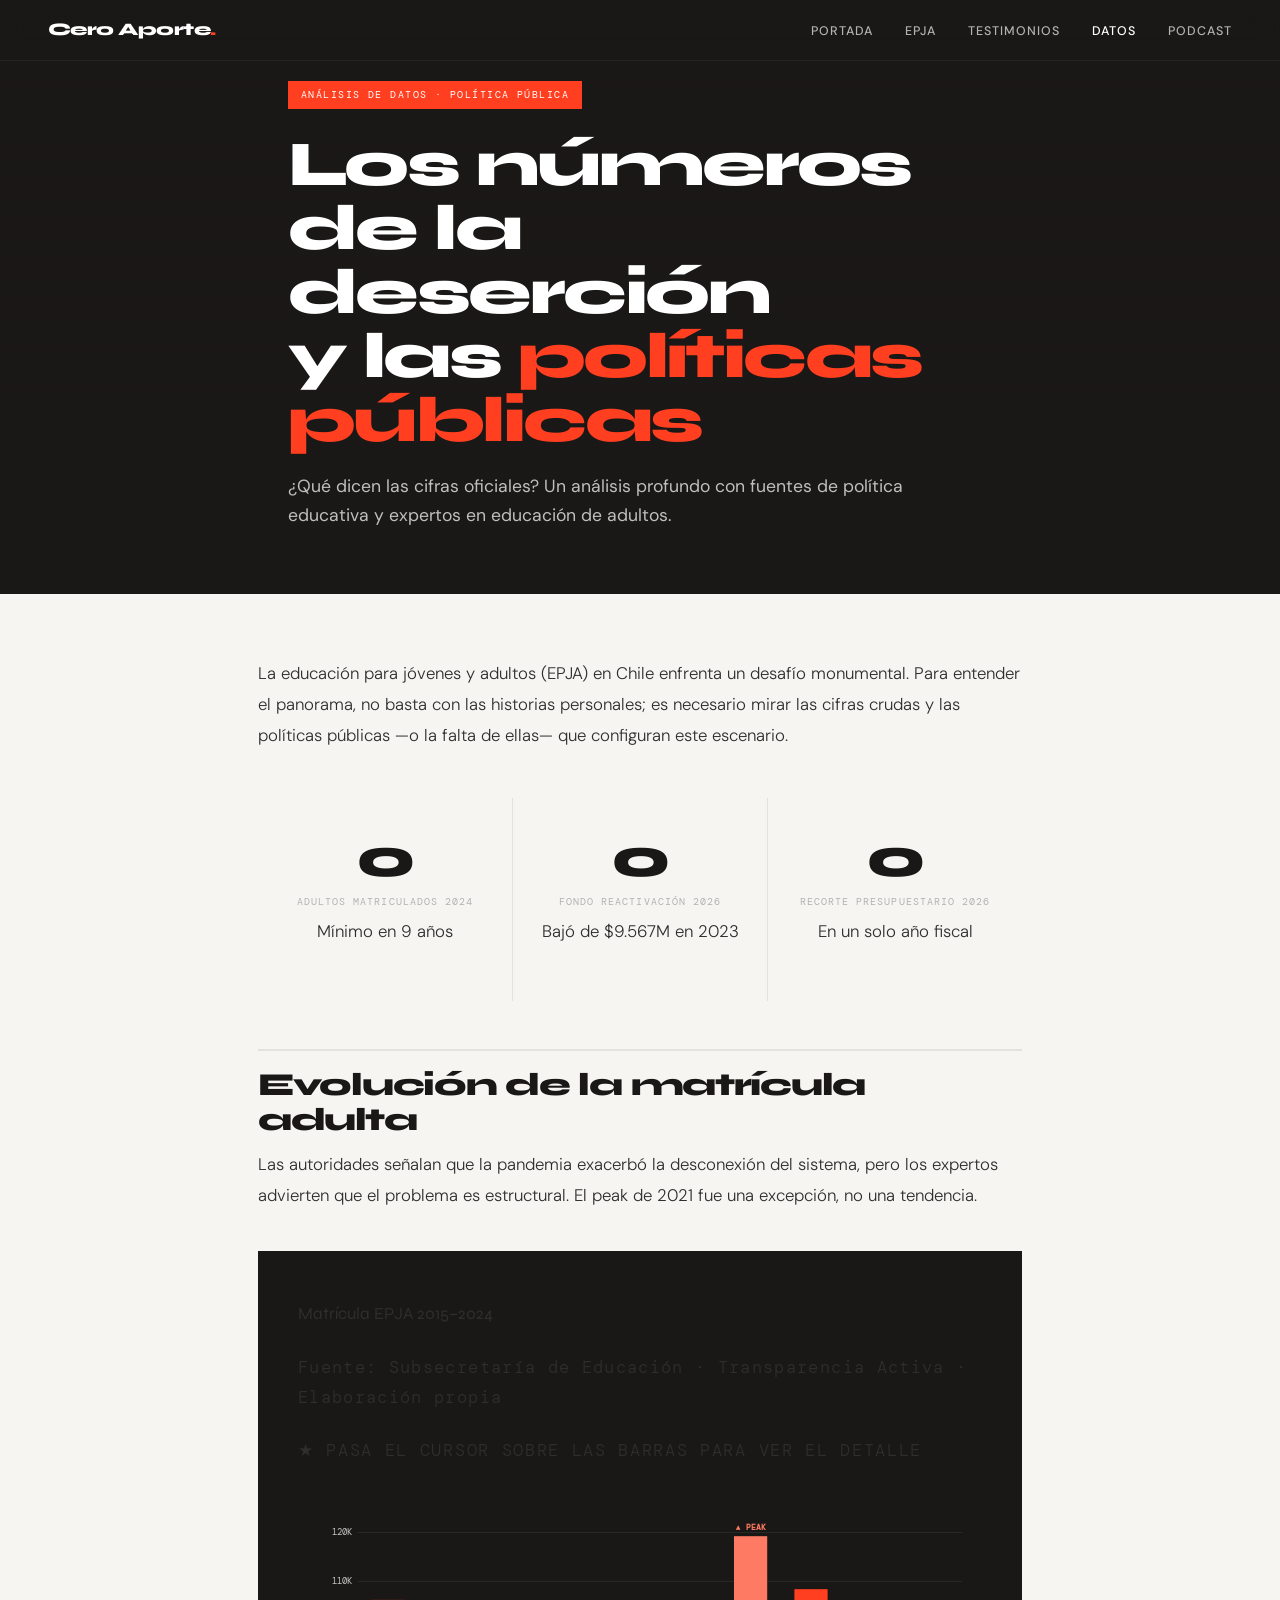
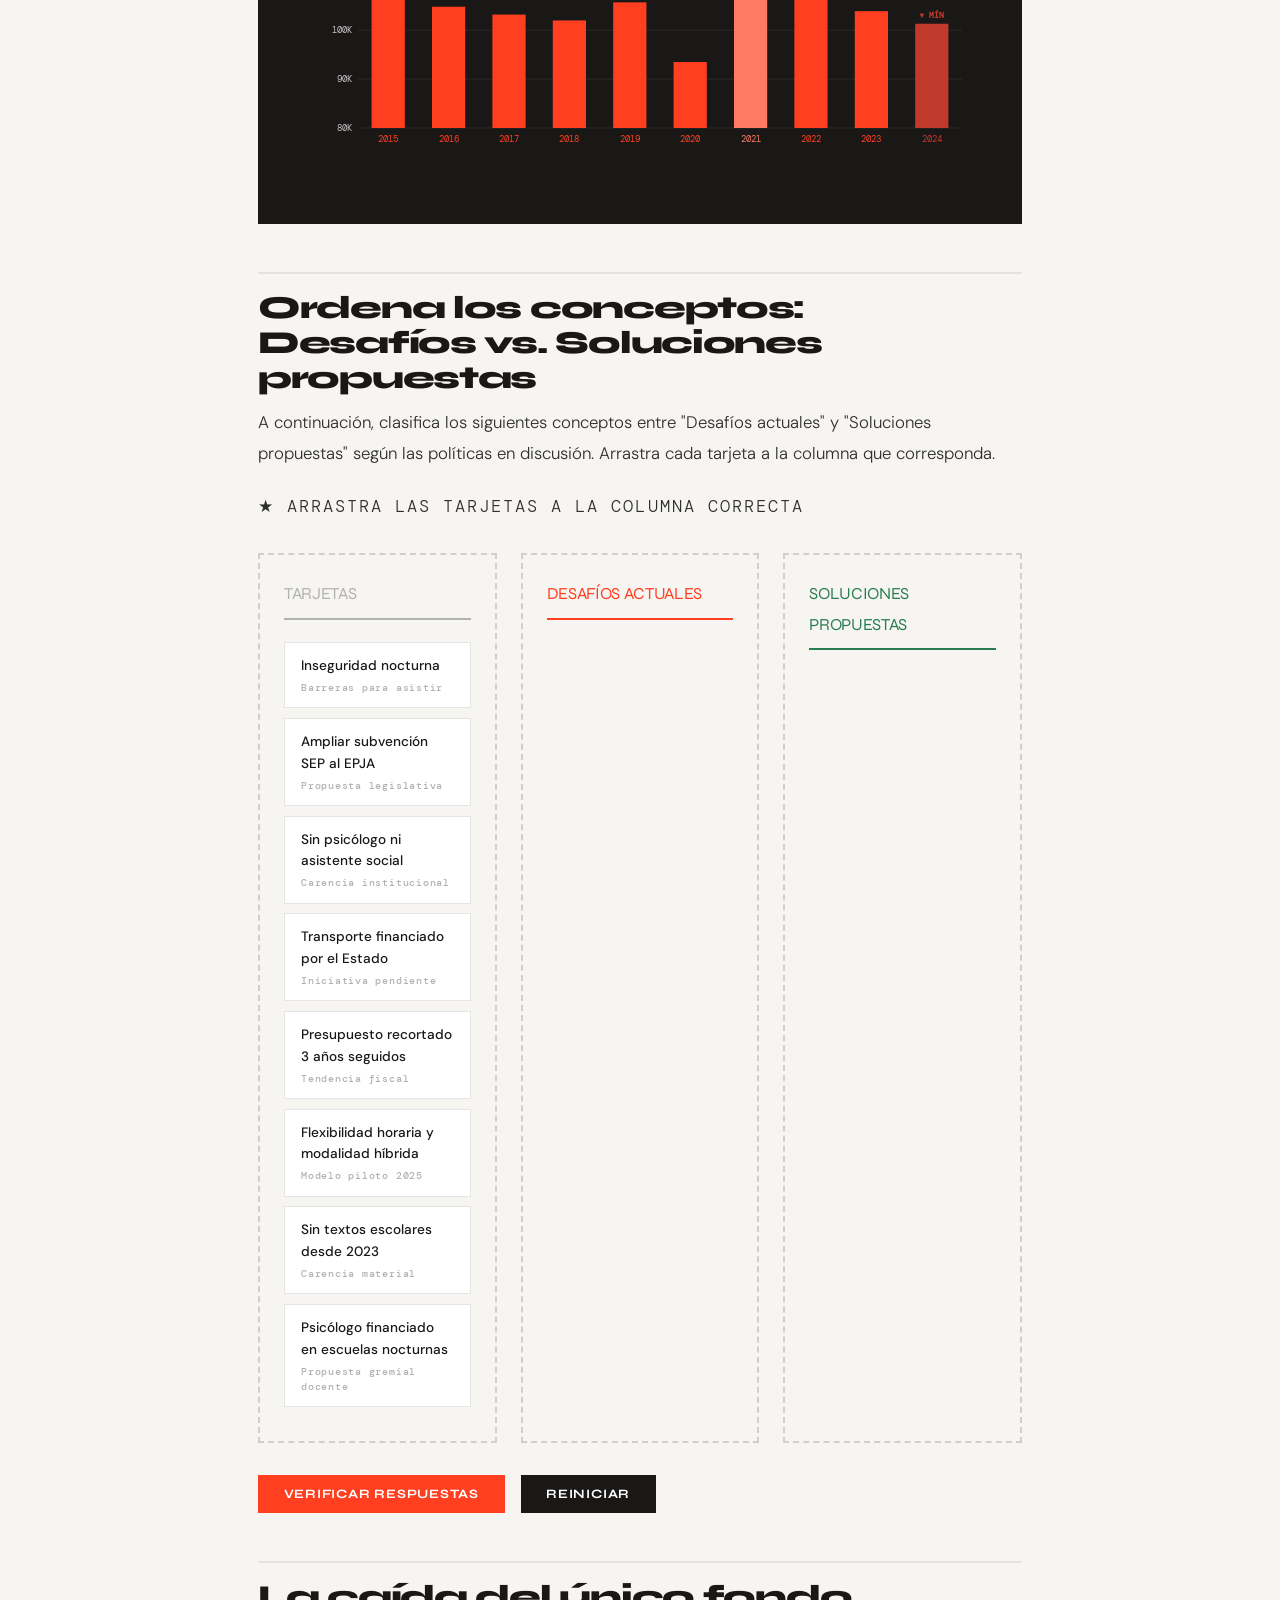
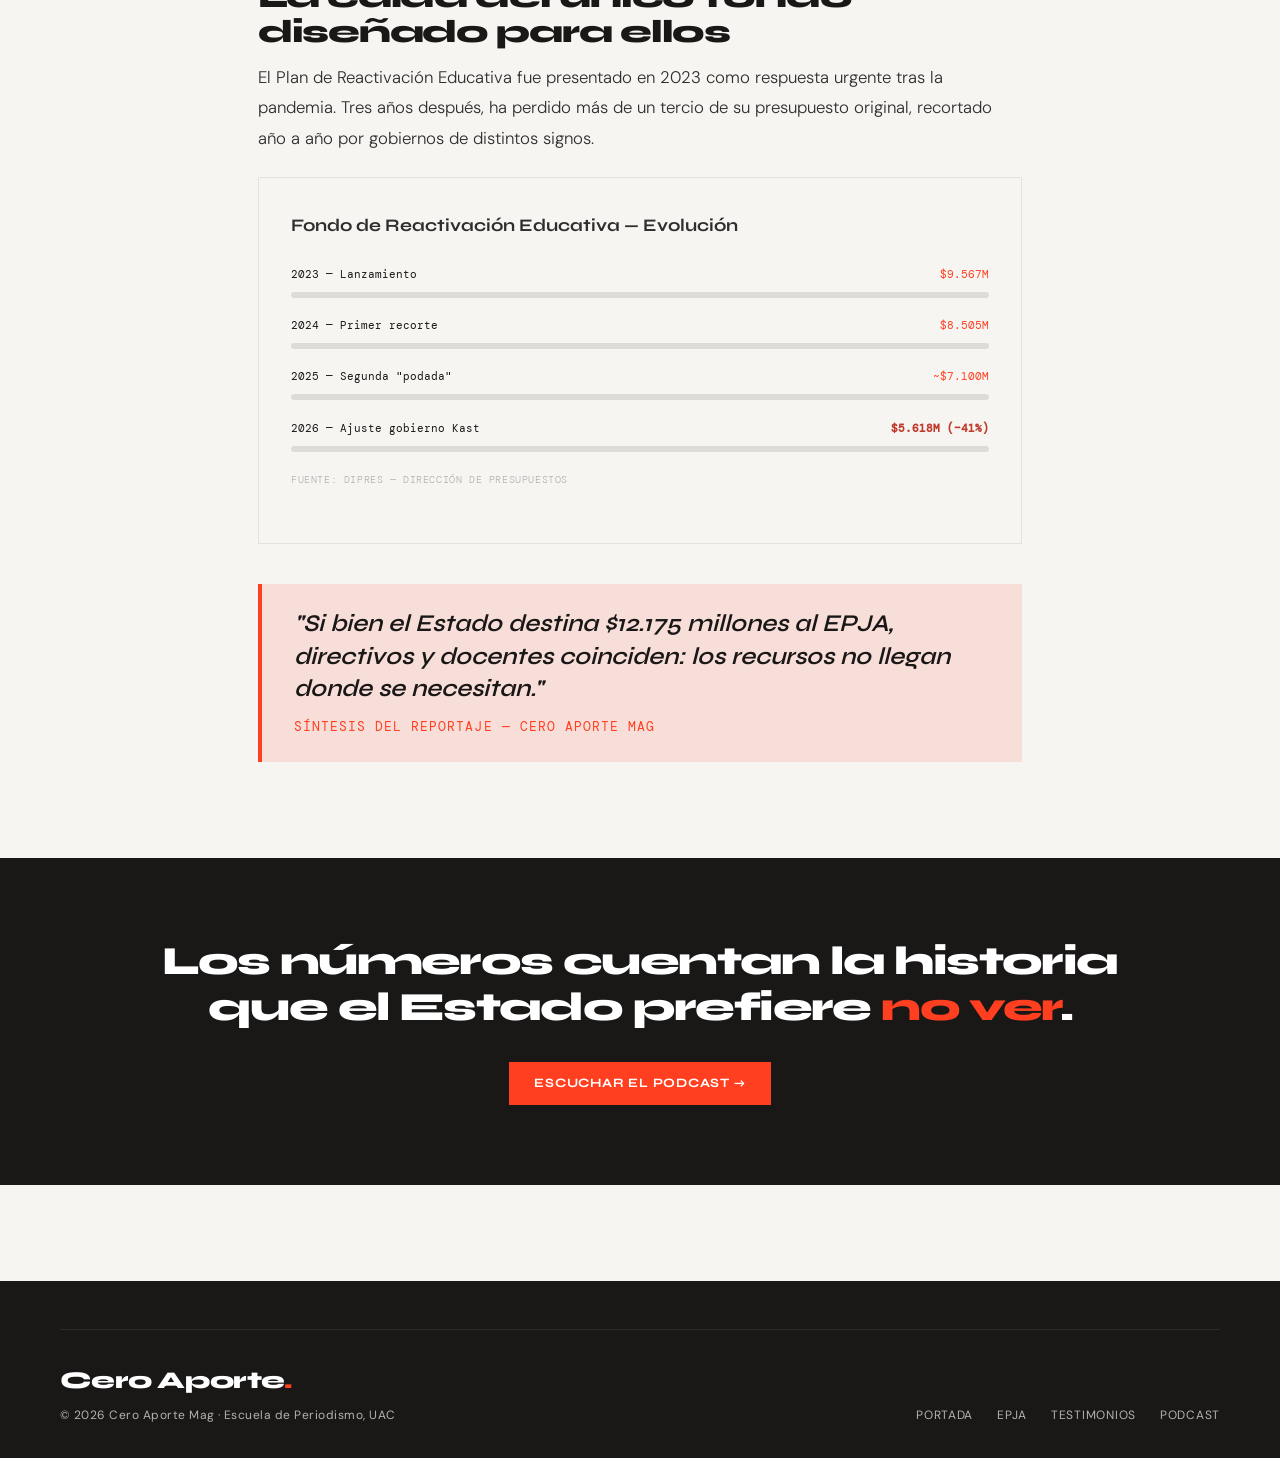
==== datos (1).html @ 72c90090 "Add files via upload" ====
<!DOCTYPE html>
<html lang="es">
<head>
  <meta charset="UTF-8" />
  <meta name="viewport" content="width=device-width, initial-scale=1.0" />
  <title>Datos — Cero Aporte Mag</title>
  <link rel="stylesheet" href="style.css" />
  <style>
    /* ---- HERO ---- */
    .rep-hero {
      min-height: 60vh;
      background: var(--black);
      display: flex;
      align-items: flex-end;
      padding-bottom: 4rem;
      padding-top: 5rem;
      position: relative;
      overflow: hidden;
    }
    .rep-hero-bg {
      position: absolute; inset: 0;
      background:
        linear-gradient(to bottom, rgba(26,24,23,0.55) 0%, rgba(26,24,23,0.97) 70%),
        url('https://i.imgur.com/JNuo0U7.jpeg') center/cover no-repeat;
    }
    .rep-hero-inner { position: relative; z-index: 2; max-width: 800px; }
    .rep-hero-category {
      display: inline-flex;
      background: var(--red);
      color: var(--white);
      font-family: var(--font-mono);
      font-size: 0.65rem;
      letter-spacing: 0.14em;
      text-transform: uppercase;
      padding: 0.35rem 0.8rem;
      margin-bottom: 1.5rem;
    }
    .rep-hero-title {
      font-family: var(--font-display);
      font-size: clamp(2rem, 5.5vw, 4rem);
      font-weight: 800;
      letter-spacing: -0.04em;
      line-height: 1.0;
      color: var(--white);
      margin-bottom: 1.2rem;
    }
    .rep-hero-title em { color: var(--red); font-style: normal; }
    .rep-hero-deck {
      font-size: clamp(0.95rem, 1.5vw, 1.1rem);
      color: rgba(255,255,255,0.72);
      line-height: 1.65;
      max-width: 58ch;
    }

    /* ---- LAYOUT ---- */
    .article-wrap {
      max-width: 860px;
      margin: 0 auto;
      padding: 4rem clamp(1.5rem, 5vw, 3rem) 0;
    }
    .article-wrap p {
      font-size: 1.05rem;
      line-height: 1.82;
      color: #2e2e2e;
      margin-bottom: 1.4rem;
      font-weight: 300;
    }
    .article-wrap h2 {
      font-family: var(--font-display);
      font-size: clamp(1.4rem, 3vw, 2rem);
      font-weight: 800;
      letter-spacing: -0.04em;
      line-height: 1.1;
      color: var(--black);
      margin: 3rem 0 0.75rem;
      padding-top: 1rem;
      border-top: 2px solid rgba(0,0,0,0.08);
    }
    .article-wrap h3 {
      font-family: var(--font-display);
      font-size: 1.1rem;
      font-weight: 700;
      color: var(--black);
      margin: 2rem 0 0.5rem;
    }

    /* ---- GRÁFICO INTERACTIVO ---- */
    .chart-section {
      background: var(--black);
      padding: 3rem 2.5rem;
      margin: 2.5rem 0;
    }
    .chart-title {
      font-family: var(--font-display);
      font-size: 1.2rem;
      font-weight: 700;
      color: var(--white);
      margin-bottom: 0.3rem;
    }
    .chart-subtitle {
      font-family: var(--font-mono);
      font-size: 0.65rem;
      letter-spacing: 0.08em;
      color: var(--greige);
      margin-bottom: 0.5rem;
    }
    /* Tooltip del gráfico */
    .chart-tooltip-hint {
      font-family: var(--font-mono);
      font-size: 0.62rem;
      letter-spacing: 0.1em;
      text-transform: uppercase;
      color: var(--red);
      margin-bottom: 2rem;
    }
    /* Canvas wrapper */
    .canvas-wrap {
      position: relative;
    }
    canvas#matriculaChart {
      width: 100% !important;
      cursor: crosshair;
    }
    .chart-tooltip {
      position: absolute;
      background: var(--white);
      color: var(--black);
      padding: 0.6rem 0.9rem;
      font-family: var(--font-mono);
      font-size: 0.7rem;
      letter-spacing: 0.06em;
      pointer-events: none;
      display: none;
      box-shadow: 0 4px 16px rgba(0,0,0,0.2);
      z-index: 10;
      white-space: nowrap;
    }

    /* ---- CARD SORTING ---- */
    .sorting-intro {
      font-family: var(--font-mono);
      font-size: 0.65rem;
      letter-spacing: 0.12em;
      text-transform: uppercase;
      color: var(--red);
      margin-bottom: 1.5rem;
    }
    .sorting-layout {
      display: grid;
      grid-template-columns: 1fr 1fr;
      gap: 1.5rem;
      margin: 2rem 0;
    }
    .sorting-col {
      border: 2px dashed rgba(0,0,0,0.15);
      padding: 1.5rem;
      min-height: 200px;
      transition: border-color 0.2s, background 0.2s;
    }
    .sorting-col.drag-over {
      border-color: var(--red);
      background: var(--red-dim);
    }
    .sorting-col-title {
      font-family: var(--font-display);
      font-size: 0.85rem;
      font-weight: 800;
      letter-spacing: -0.02em;
      text-transform: uppercase;
      margin-bottom: 1rem;
      padding-bottom: 0.5rem;
      border-bottom: 2px solid currentColor;
    }
    .col-desafios .sorting-col-title { color: var(--red); border-color: var(--red); }
    .col-soluciones .sorting-col-title { color: #2a7d4f; border-color: #2a7d4f; }
    .col-banco .sorting-col-title { color: var(--greige); border-color: var(--greige); }

    .sorting-card {
      background: var(--white);
      border: 1px solid rgba(0,0,0,0.1);
      padding: 0.75rem 1rem;
      margin-bottom: 0.6rem;
      font-size: 0.85rem;
      font-weight: 500;
      color: var(--black);
      cursor: grab;
      transition: box-shadow 0.2s, transform 0.2s;
      user-select: none;
    }
    .sorting-card:active { cursor: grabbing; }
    .sorting-card:hover {
      box-shadow: 0 4px 12px rgba(0,0,0,0.1);
      transform: translateY(-1px);
    }
    .sorting-card.dragging {
      opacity: 0.4;
      transform: scale(0.97);
    }
    .sorting-card-hint {
      font-family: var(--font-mono);
      font-size: 0.6rem;
      letter-spacing: 0.08em;
      color: var(--greige);
      display: block;
      margin-top: 0.2rem;
    }
    .sorting-result {
      margin-top: 1rem;
      padding: 1rem;
      font-family: var(--font-mono);
      font-size: 0.72rem;
      letter-spacing: 0.06em;
      display: none;
    }
    .sorting-result.correct { background: rgba(42,125,79,0.1); color: #2a7d4f; }
    .sorting-result.wrong   { background: var(--red-dim); color: var(--red); }
    .sorting-result.show    { display: block; }

    .sorting-actions {
      display: flex;
      gap: 1rem;
      margin-top: 1.5rem;
      flex-wrap: wrap;
    }

    /* ---- BANCO DE TARJETAS (TRES COLUMNAS) ---- */
    .sorting-three {
      grid-template-columns: 1fr 1fr 1fr;
    }

    /* ---- STAT CARDS DATOS ---- */
    .data-stats {
      display: grid;
      grid-template-columns: repeat(3, 1fr);
      gap: 1px;
      background: rgba(0,0,0,0.08);
      margin: 3rem 0;
    }
    .data-stat {
      background: var(--cream);
      padding: 2rem 1.5rem;
      text-align: center;
    }
    .data-stat-num {
      font-family: var(--font-display);
      font-size: clamp(2rem, 5vw, 3.5rem);
      font-weight: 800;
      letter-spacing: -0.05em;
      color: var(--black);
      line-height: 1;
      display: block;
    }
    .data-stat-label {
      font-family: var(--font-mono);
      font-size: 0.65rem;
      letter-spacing: 0.1em;
      text-transform: uppercase;
      color: var(--greige);
      margin-top: 0.5rem;
      display: block;
      line-height: 1.5;
    }
    .data-stat-context {
      font-size: 0.75rem;
      color:  rgba(255,255,255,0.45);
      margin-top: 0.4rem;
    }

    /* ---- CIERRE ---- */
    .closing-strip {
      background: var(--black);
      padding: 5rem clamp(1.5rem, 5vw, 3rem);
      text-align: center;
      margin-top: 6rem;
    }
    .closing-strip p {
      font-family: var(--font-display);
      font-size: clamp(1.4rem, 3.5vw, 2.5rem);
      font-weight: 800;
      letter-spacing: -0.04em;
      line-height: 1.15;
      color: var(--white);
      max-width: 24ch;
      margin: 0 auto 2rem;
    }
    .closing-strip p em { color: var(--red); font-style: normal; }

    @media (max-width: 720px) {
      .sorting-layout { grid-template-columns: 1fr; }
      .sorting-three  { grid-template-columns: 1fr; }
      .data-stats { grid-template-columns: 1fr; }
    }
  </style>
</head>
<body>

<!-- NAV -->
<nav class="nav">
  <a href="index.html" class="nav-logo">Cero Aporte<span>.</span></a>
  <ul class="nav-links">
    <li><a href="index.html">Portada</a></li>
    <li><a href="reportaje-epja.html">EPJA</a></li>
    <li><a href="testimonios.html">Testimonios</a></li>
    <li><a href="datos.html" style="color:var(--white);">Datos</a></li>
    <li><a href="podcast.html">Podcast</a></li>
  </ul>
</nav>

<!-- HERO -->
<section class="rep-hero">
  <div class="rep-hero-bg"></div>
  <div class="rep-hero-inner container">
    <span class="rep-hero-category">Análisis de datos · Política pública</span>
    <h1 class="rep-hero-title">Los números de la deserción<br>y las <em>políticas públicas</em></h1>
    <p class="rep-hero-deck">¿Qué dicen las cifras oficiales? Un análisis profundo con fuentes de política educativa y expertos en educación de adultos.</p>
  </div>
</section>

<!-- CUERPO -->
<main class="article-wrap">

  <p class="reveal">La educación para jóvenes y adultos (EPJA) en Chile enfrenta un desafío monumental. Para entender el panorama, no basta con las historias personales; es necesario mirar las cifras crudas y las políticas públicas —o la falta de ellas— que configuran este escenario.</p>

  <!-- STATS -->
  <div class="data-stats reveal">
    <div class="data-stat">
      <span class="data-stat-num" data-count="101325" data-suffix="">0</span>
      <span class="data-stat-label">Adultos matriculados 2024</span>
      <p class="data-stat-context">Mínimo en 9 años</p>
    </div>
    <div class="data-stat">
      <span class="data-stat-num" data-count="5618" data-suffix="M">0</span>
      <span class="data-stat-label">Fondo reactivación 2026</span>
      <p class="data-stat-context">Bajó de $9.567M en 2023</p>
    </div>
    <div class="data-stat">
      <span class="data-stat-num" data-count="30" data-suffix="%">0</span>
      <span class="data-stat-label">Recorte presupuestario 2026</span>
      <p class="data-stat-context">En un solo año fiscal</p>
    </div>
  </div>

  <!-- GRÁFICO INTERACTIVO -->
  <h2 class="reveal">Evolución de la matrícula adulta</h2>
  <p class="reveal">Las autoridades señalan que la pandemia exacerbó la desconexión del sistema, pero los expertos advierten que el problema es estructural. El peak de 2021 fue una excepción, no una tendencia.</p>

  <div class="chart-section reveal">
    <p class="chart-title">Matrícula EPJA 2015–2024</p>
    <p class="chart-subtitle">Fuente: Subsecretaría de Educación · Transparencia Activa · Elaboración propia</p>
    <p class="chart-tooltip-hint">★ Pasa el cursor sobre las barras para ver el detalle</p>
    <div class="canvas-wrap">
      <canvas id="matriculaChart" height="280"></canvas>
      <div class="chart-tooltip" id="chartTooltip"></div>
    </div>
  </div>

  <!-- CARD SORTING -->
  <h2 class="reveal">Ordena los conceptos: Desafíos vs. Soluciones propuestas</h2>
  <p class="reveal">A continuación, clasifica los siguientes conceptos entre "Desafíos actuales" y "Soluciones propuestas" según las políticas en discusión. Arrastra cada tarjeta a la columna que corresponda.</p>

  <div class="reveal">
    <p class="sorting-intro">★ Arrastra las tarjetas a la columna correcta</p>

    <div class="sorting-layout sorting-three">
      <!-- BANCO -->
      <div class="sorting-col col-banco" id="banco" ondragover="allowDrop(event)" ondrop="drop(event, 'banco')">
        <p class="sorting-col-title">Tarjetas</p>
        <div class="sorting-card" draggable="true" ondragstart="drag(event)" id="c1" data-answer="desafio">
          Inseguridad nocturna
          <span class="sorting-card-hint">Barreras para asistir</span>
        </div>
        <div class="sorting-card" draggable="true" ondragstart="drag(event)" id="c2" data-answer="solucion">
          Ampliar subvención SEP al EPJA
          <span class="sorting-card-hint">Propuesta legislativa</span>
        </div>
        <div class="sorting-card" draggable="true" ondragstart="drag(event)" id="c3" data-answer="desafio">
          Sin psicólogo ni asistente social
          <span class="sorting-card-hint">Carencia institucional</span>
        </div>
        <div class="sorting-card" draggable="true" ondragstart="drag(event)" id="c4" data-answer="solucion">
          Transporte financiado por el Estado
          <span class="sorting-card-hint">Iniciativa pendiente</span>
        </div>
        <div class="sorting-card" draggable="true" ondragstart="drag(event)" id="c5" data-answer="desafio">
          Presupuesto recortado 3 años seguidos
          <span class="sorting-card-hint">Tendencia fiscal</span>
        </div>
        <div class="sorting-card" draggable="true" ondragstart="drag(event)" id="c6" data-answer="solucion">
          Flexibilidad horaria y modalidad híbrida
          <span class="sorting-card-hint">Modelo piloto 2025</span>
        </div>
        <div class="sorting-card" draggable="true" ondragstart="drag(event)" id="c7" data-answer="desafio">
          Sin textos escolares desde 2023
          <span class="sorting-card-hint">Carencia material</span>
        </div>
        <div class="sorting-card" draggable="true" ondragstart="drag(event)" id="c8" data-answer="solucion">
          Psicólogo financiado en escuelas nocturnas
          <span class="sorting-card-hint">Propuesta gremial docente</span>
        </div>
      </div>

      <!-- DESAFÍOS -->
      <div class="sorting-col col-desafios" id="desafio" ondragover="allowDrop(event)" ondrop="drop(event, 'desafio')">
        <p class="sorting-col-title">Desafíos actuales</p>
      </div>

      <!-- SOLUCIONES -->
      <div class="sorting-col col-soluciones" id="solucion" ondragover="allowDrop(event)" ondrop="drop(event, 'solucion')">
        <p class="sorting-col-title">Soluciones propuestas</p>
      </div>
    </div>

    <div class="sorting-actions">
      <button class="btn btn-red" onclick="verificarSorting()">Verificar respuestas</button>
      <button class="btn btn-dark" onclick="resetSorting()">Reiniciar</button>
    </div>
    <div class="sorting-result" id="sortingResult"></div>
  </div>

  <!-- PRESUPUESTO -->
  <h2 class="reveal">La caída del único fondo diseñado para ellos</h2>
  <p class="reveal">El Plan de Reactivación Educativa fue presentado en 2023 como respuesta urgente tras la pandemia. Tres años después, ha perdido más de un tercio de su presupuesto original, recortado año a año por gobiernos de distintos signos.</p>

  <div class="reveal">
    <div style="background:var(--cream);border:1px solid rgba(0,0,0,0.08);padding:2rem;margin:1.5rem 0;">
      <p style="font-family:var(--font-display);font-size:1.1rem;font-weight:700;margin-bottom:1.5rem;">Fondo de Reactivación Educativa — Evolución</p>
      <div style="margin-bottom:1.2rem;">
        <div style="display:flex;justify-content:space-between;font-family:var(--font-mono);font-size:0.7rem;margin-bottom:0.4rem;"><span>2023 — Lanzamiento</span><span style="color:var(--red);">$9.567M</span></div>
        <div class="progress-bar"><div class="progress-fill" data-width="100%"></div></div>
      </div>
      <div style="margin-bottom:1.2rem;">
        <div style="display:flex;justify-content:space-between;font-family:var(--font-mono);font-size:0.7rem;margin-bottom:0.4rem;"><span>2024 — Primer recorte</span><span style="color:var(--red);">$8.505M</span></div>
        <div class="progress-bar"><div class="progress-fill" data-width="89%"></div></div>
      </div>
      <div style="margin-bottom:1.2rem;">
        <div style="display:flex;justify-content:space-between;font-family:var(--font-mono);font-size:0.7rem;margin-bottom:0.4rem;"><span>2025 — Segunda "podada"</span><span style="color:var(--red);">~$7.100M</span></div>
        <div class="progress-bar"><div class="progress-fill" data-width="74%"></div></div>
      </div>
      <div>
        <div style="display:flex;justify-content:space-between;font-family:var(--font-mono);font-size:0.7rem;margin-bottom:0.4rem;"><span>2026 — Ajuste gobierno Kast</span><span style="color:#c0392b;font-weight:700;">$5.618M (−41%)</span></div>
        <div class="progress-bar"><div class="progress-fill" data-width="59%" style="background:#c0392b;"></div></div>
      </div>
      <p style="font-family:var(--font-mono);font-size:0.62rem;color:var(--greige);margin-top:1.2rem;letter-spacing:0.06em;text-transform:uppercase;">Fuente: DIPRES — Dirección de Presupuestos</p>
    </div>
  </div>

  <div class="pull-quote reveal">
    <blockquote>"Si bien el Estado destina $12.175 millones al EPJA, directivos y docentes coinciden: los recursos no llegan donde se necesitan."</blockquote>
    <cite>Síntesis del reportaje — Cero Aporte Mag</cite>
  </div>

</main>

<!-- CIERRE -->
<div class="closing-strip">
  <p>Los números cuentan la historia que el Estado prefiere <em>no ver</em>.</p>
  <a href="podcast.html" class="btn btn-red">Escuchar el podcast →</a>
</div>

<!-- FOOTER -->
<footer class="site-footer">
  <div class="footer-inner">
    <div>
      <div class="footer-brand">Cero Aporte<span>.</span></div>
      <p class="footer-copy">© 2026 Cero Aporte Mag · Escuela de Periodismo, UAC</p>
    </div>
    <nav class="footer-nav">
      <a href="index.html">Portada</a>
      <a href="reportaje-epja.html">EPJA</a>
      <a href="testimonios.html">Testimonios</a>
      <a href="podcast.html">Podcast</a>
    </nav>
  </div>
</footer>

<script src="main.js"></script>
<script>
/* ---- GRÁFICO CANVAS ---- */
const datos = [
  { year: '2015', val: 106200 },
  { year: '2016', val: 104800 },
  { year: '2017', val: 103200 },
  { year: '2018', val: 102000 },
  { year: '2019', val: 105700 },
  { year: '2020', val: 93500  },
  { year: '2021', val: 119235 },
  { year: '2022', val: 108400 },
  { year: '2023', val: 103900 },
  { year: '2024', val: 101325 },
];

function drawChart() {
  const canvas = document.getElementById('matriculaChart');
  const tooltip = document.getElementById('chartTooltip');
  if (!canvas) return;
  const ctx = canvas.getContext('2d');
  const W = canvas.offsetWidth;
  const H = 280;
  canvas.width = W;
  canvas.height = H;

  const pad = { top: 20, right: 20, bottom: 40, left: 60 };
  const chartW = W - pad.left - pad.right;
  const chartH = H - pad.top - pad.bottom;
  const maxVal = 125000;
  const minVal = 80000;
  const range = maxVal - minVal;

  const barW = (chartW / datos.length) * 0.55;
  const gap  = (chartW / datos.length) * 0.45;

  ctx.clearRect(0, 0, W, H);

  // Líneas de guía
  ctx.strokeStyle = 'rgba(255,255,255,0.08)';
  ctx.lineWidth = 1;
  [80000, 90000, 100000, 110000, 120000].forEach(v => {
    const y = pad.top + chartH - ((v - minVal) / range) * chartH;
    ctx.beginPath();
    ctx.moveTo(pad.left, y);
    ctx.lineTo(pad.left + chartW, y);
    ctx.stroke();
    ctx.fillStyle = 'rgba(255,255,255,0.75)';
    ctx.font = '9px DM Mono, monospace';
    ctx.textAlign = 'right';
    ctx.fillText((v / 1000).toFixed(0) + 'K', pad.left - 6, y + 3);
  });

  // Barras
  const barRects = [];
  datos.forEach((d, i) => {
    const x = pad.left + i * (barW + gap) + gap / 2;
    const barH2 = ((d.val - minVal) / range) * chartH;
    const y = pad.top + chartH - barH2;
    const isPeak = d.year === '2021';
    const isLow  = d.year === '2024';

    ctx.fillStyle = isPeak ? '#ff7a62' : isLow ? '#c0392b' : '#FF3F20';
    ctx.fillRect(x, y, barW, barH2);
    barRects.push({ x, y, w: barW, h: barH2, d });

    // Etiqueta año
    ctx.fillStyle = 'rgba255,255,255,0.75)';
    ctx.font = '9px DM Mono, monospace';
    ctx.textAlign = 'center';
    ctx.fillText(d.year, x + barW / 2, H - pad.bottom + 14);

    // Etiqueta peak / low
    if (isPeak || isLow) {
      ctx.fillStyle = isPeak ? '#ff7a62' : '#c0392b';
      ctx.font = 'bold 8px DM Mono, monospace';
      ctx.fillText(isPeak ? '▲ PEAK' : '▼ MÍN', x + barW / 2, y - 6);
    }
  });

  // Hover
  canvas.onmousemove = (e) => {
    const rect = canvas.getBoundingClientRect();
    const mx = e.clientX - rect.left;
    const my = e.clientY - rect.top;
    let found = false;
    barRects.forEach(b => {
      if (mx >= b.x && mx <= b.x + b.w && my >= b.y && my <= b.y + b.h) {
        found = true;
        tooltip.style.display = 'block';
        tooltip.style.left = (b.x + b.w + 6) + 'px';
        tooltip.style.top  = (b.y) + 'px';
        tooltip.innerHTML = `<strong>${b.d.year}</strong><br>${b.d.val.toLocaleString('es-CL')} estudiantes`;
      }
    });
    if (!found) tooltip.style.display = 'none';
  };
  canvas.onmouseleave = () => tooltip.style.display = 'none';
}

window.addEventListener('load', drawChart);
window.addEventListener('resize', drawChart);

/* ---- DRAG & DROP CARD SORTING ---- */
let draggedId = null;

function drag(e) {
  draggedId = e.target.id;
  e.target.classList.add('dragging');
  setTimeout(() => e.target.classList.remove('dragging'), 0);
}
function allowDrop(e) { e.preventDefault(); }
function drop(e, colId) {
  e.preventDefault();
  const card = document.getElementById(draggedId);
  const col  = document.getElementById(colId);
  if (card && col) {
    col.appendChild(card);
    document.getElementById('sortingResult').classList.remove('show');
  }
  document.querySelectorAll('.sorting-col').forEach(c => c.classList.remove('drag-over'));
}

document.querySelectorAll('.sorting-col').forEach(col => {
  col.addEventListener('dragover', (e) => {
    e.preventDefault();
    col.classList.add('drag-over');
  });
  col.addEventListener('dragleave', () => col.classList.remove('drag-over'));
  col.addEventListener('drop', () => col.classList.remove('drag-over'));
});

function verificarSorting() {
  const result = document.getElementById('sortingResult');
  const desafioCol = document.getElementById('desafio');
  const solucionCol = document.getElementById('solucion');
  let correctas = 0, total = 0;

  [...desafioCol.querySelectorAll('.sorting-card')].forEach(c => {
    total++;
    if (c.dataset.answer === 'desafio') correctas++;
  });
  [...solucionCol.querySelectorAll('.sorting-card')].forEach(c => {
    total++;
    if (c.dataset.answer === 'solucion') correctas++;
  });

  if (total === 0) {
    result.className = 'sorting-result wrong show';
    result.textContent = 'Mueve al menos una tarjeta antes de verificar.';
    return;
  }

  if (correctas === 8 && total === 8) {
    result.className = 'sorting-result correct show';
    result.textContent = '✓ ¡Perfecto! Clasificaste correctamente los 8 conceptos.';
  } else {
    result.className = 'sorting-result wrong show';
    result.textContent = `${correctas} de 8 correctas. Revisa las que quedaron en el banco o están en la columna incorrecta.`;
  }
}

function resetSorting() {
  const banco = document.getElementById('banco');
  document.querySelectorAll('.sorting-card').forEach(c => banco.appendChild(c));
  document.getElementById('sortingResult').classList.remove('show');
}
</script>
</body>
</html>
---- style.css ----
/* ============================================
   CERO APORTE MAG — Global Stylesheet
   Basado en brand book Type/Code
   ============================================ */

@import url('https://fonts.googleapis.com/css2?family=Syne:wght@400;600;700;800&family=DM+Sans:ital,opsz,wght@0,9..40,300;0,9..40,400;0,9..40,500;0,9..40,700;1,9..40,300;1,9..40,400&family=DM+Mono:wght@400;500&display=swap');

/* ---- TOKENS ---- */
:root {
  --black:   #1A1817;
  --white:   #FFFFFF;
  --red:     #FF3F20;
  --greige:  #B2B2B2;
  --ink:     #1C2534;
  --cream:   #F7F5F2;
  --red-dim: rgba(255,63,32,0.12);

  --font-display: 'Syne', sans-serif;
  --font-body:    'DM Sans', sans-serif;
  --font-mono:    'DM Mono', monospace;

  --ease-out: cubic-bezier(0.16, 1, 0.3, 1);
  --max-w: 1160px;
  --col-gap: clamp(1rem, 4vw, 3rem);
}

/* ---- RESET ---- */
*, *::before, *::after { box-sizing: border-box; margin: 0; padding: 0; }
html { scroll-behavior: smooth; font-size: 16px; }
body {
  font-family: var(--font-body);
  background: var(--cream);
  color: var(--black);
  line-height: 1.6;
  -webkit-font-smoothing: antialiased;
}
img { max-width: 100%; display: block; }
a { color: inherit; text-decoration: none; }

/* ---- NAVEGACIÓN ---- */
.nav {
  position: fixed;
  top: 0; left: 0; right: 0;
  z-index: 100;
  display: flex;
  align-items: center;
  justify-content: space-between;
  padding: 1rem clamp(1.5rem, 5vw, 3rem);
  background: rgba(26,24,23,0.96);
  backdrop-filter: blur(12px);
  border-bottom: 1px solid rgba(255,255,255,0.06);
}
.nav-logo {
  font-family: var(--font-display);
  font-size: 1.1rem;
  font-weight: 800;
  color: var(--white);
  letter-spacing: -0.03em;
}
.nav-logo span { color: var(--red); }
.nav-links {
  display: flex;
  gap: 2rem;
  list-style: none;
}
.nav-links a {
  color: var(--greige);
  font-size: 0.78rem;
  font-weight: 500;
  letter-spacing: 0.08em;
  text-transform: uppercase;
  transition: color 0.2s;
}
.nav-links a:hover { color: var(--white); }

/* ---- BOTONES ---- */
.btn {
  display: inline-flex;
  align-items: center;
  gap: 0.5rem;
  padding: 0.7rem 1.6rem;
  font-family: var(--font-display);
  font-size: 0.8rem;
  font-weight: 700;
  letter-spacing: 0.06em;
  text-transform: uppercase;
  border: none;
  cursor: pointer;
  transition: all 0.2s;
}
.btn-red    { background: var(--red); color: var(--white); }
.btn-red:hover { background: #e5361a; }
.btn-ghost  { background: transparent; color: var(--white); border: 1px solid rgba(255,255,255,0.3); }
.btn-ghost:hover { border-color: var(--white); }
.btn-dark   { background: var(--black); color: var(--white); }
.btn-dark:hover { background: var(--ink); }

/* ---- FOOTER ---- */
.site-footer {
  background: var(--black);
  color: var(--greige);
  padding: 3rem clamp(1.5rem, 5vw, 3rem) 2rem;
  margin-top: 6rem;
}
.footer-inner {
  max-width: var(--max-w);
  margin: 0 auto;
  display: grid;
  grid-template-columns: 1fr auto;
  gap: 2rem;
  align-items: end;
  border-top: 1px solid rgba(255,255,255,0.08);
  padding-top: 2rem;
}
.footer-brand {
  font-family: var(--font-display);
  font-size: 1.5rem;
  font-weight: 800;
  color: var(--white);
  letter-spacing: -0.03em;
  margin-bottom: 0.4rem;
}
.footer-brand span { color: var(--red); }
.footer-copy {
  font-size: 0.75rem;
  letter-spacing: 0.04em;
}
.footer-nav { display: flex; gap: 1.5rem; flex-wrap: wrap; justify-content: flex-end; }
.footer-nav a {
  font-size: 0.75rem;
  letter-spacing: 0.06em;
  text-transform: uppercase;
  color: var(--greige);
  transition: color 0.2s;
}
.footer-nav a:hover { color: var(--red); }

/* ---- UTILIDADES ---- */
.container {
  max-width: var(--max-w);
  margin: 0 auto;
  padding: 0 clamp(1.5rem, 5vw, 3rem);
}
.eyebrow {
  font-family: var(--font-mono);
  font-size: 0.7rem;
  letter-spacing: 0.12em;
  text-transform: uppercase;
  color: var(--red);
  margin-bottom: 0.75rem;
}
.section-title {
  font-family: var(--font-display);
  font-size: clamp(2rem, 5vw, 3.5rem);
  font-weight: 800;
  letter-spacing: -0.04em;
  line-height: 1.05;
  color: var(--black);
}
.rule-red {
  width: 3rem;
  height: 3px;
  background: var(--red);
  margin: 1.5rem 0;
}

/* ---- FADE-IN ON SCROLL ---- */
.reveal {
  opacity: 0;
  transform: translateY(24px);
  transition: opacity 0.7s var(--ease-out), transform 0.7s var(--ease-out);
}
.reveal.visible {
  opacity: 1;
  transform: none;
}

/* ---- INTERACTIVO: FLIP CARD ---- */
.flip-card {
  perspective: 1000px;
  cursor: pointer;
}
.flip-card-inner {
  position: relative;
  width: 100%;
  height: 100%;
  transition: transform 0.6s var(--ease-out);
  transform-style: preserve-3d;
}
.flip-card:hover .flip-card-inner,
.flip-card.flipped .flip-card-inner {
  transform: rotateY(180deg);
}
.flip-card-front,
.flip-card-back {
  position: absolute;
  width: 100%; height: 100%;
  backface-visibility: hidden;
  display: flex;
  flex-direction: column;
  justify-content: center;
  padding: 1.5rem;
}
.flip-card-back { transform: rotateY(180deg); }

/* ---- INTERACTIVO: PROGRESS BAR ---- */
.progress-bar {
  height: 6px;
  background: rgba(0,0,0,0.1);
  border-radius: 3px;
  overflow: hidden;
  margin: 0.5rem 0;
}
.progress-fill {
  height: 100%;
  background: var(--red);
  border-radius: 3px;
  width: 0%;
  transition: width 1.2s var(--ease-out);
}

/* ---- INTERACTIVO: TABS ---- */
.tabs { display: flex; gap: 0; border-bottom: 2px solid rgba(0,0,0,0.08); margin-bottom: 2rem; }
.tab-btn {
  padding: 0.75rem 1.5rem;
  font-family: var(--font-display);
  font-size: 0.82rem;
  font-weight: 700;
  letter-spacing: 0.04em;
  text-transform: uppercase;
  background: none;
  border: none;
  border-bottom: 2px solid transparent;
  margin-bottom: -2px;
  cursor: pointer;
  color: var(--greige);
  transition: all 0.2s;
}
.tab-btn.active { color: var(--black); border-bottom-color: var(--red); }
.tab-panel { display: none; }
.tab-panel.active { display: block; }

/* ---- PULL QUOTE ---- */
.pull-quote {
  border-left: 4px solid var(--red);
  padding: 1.5rem 2rem;
  margin: 2.5rem 0;
  background: var(--red-dim);
}
.pull-quote blockquote {
  font-family: var(--font-display);
  font-size: clamp(1.15rem, 2.5vw, 1.5rem);
  font-weight: 600;
  line-height: 1.35;
  color: var(--black);
  font-style: italic;
}
.pull-quote cite {
  display: block;
  margin-top: 0.75rem;
  font-size: 0.8rem;
  font-family: var(--font-mono);
  letter-spacing: 0.08em;
  text-transform: uppercase;
  color: var(--red);
  font-style: normal;
}

/* ---- STAT COUNTER ---- */
.stat-block {
  text-align: center;
  padding: 2rem 1rem;
}
.stat-number {
  font-family: var(--font-display);
  font-size: clamp(3rem, 8vw, 6rem);
  font-weight: 800;
  letter-spacing: -0.05em;
  color: var(--black);
  line-height: 1;
  display: block;
}
.stat-label {
  font-size: 0.8rem;
  font-family: var(--font-mono);
  letter-spacing: 0.1em;
  text-transform: uppercase;
  color: var(--greige);
  margin-top: 0.5rem;
  display: block;
}

/* ---- IMAGEN CON CAPTION ---- */
.img-block { margin: 2.5rem 0; }
.img-block img { width: 100%; object-fit: cover; }
.img-caption {
  font-size: 0.72rem;
  font-family: var(--font-mono);
  color: var(--greige);
  letter-spacing: 0.06em;
  margin-top: 0.5rem;
  padding-top: 0.5rem;
  border-top: 1px solid rgba(0,0,0,0.1);
}

/* ---- TIMELINE ---- */
.timeline { position: relative; padding-left: 2rem; }
.timeline::before {
  content: '';
  position: absolute;
  left: 0.4rem; top: 0; bottom: 0;
  width: 2px;
  background: linear-gradient(to bottom, var(--red), var(--greige));
}
.timeline-item {
  position: relative;
  margin-bottom: 2.5rem;
  opacity: 0;
  transform: translateX(-12px);
  transition: all 0.5s var(--ease-out);
}
.timeline-item.visible { opacity: 1; transform: none; }
.timeline-dot {
  position: absolute;
  left: -1.7rem;
  top: 0.25rem;
  width: 0.85rem;
  height: 0.85rem;
  border-radius: 50%;
  background: var(--red);
  border: 2px solid var(--cream);
  box-shadow: 0 0 0 2px var(--red);
}
.timeline-year {
  font-family: var(--font-mono);
  font-size: 0.72rem;
  letter-spacing: 0.1em;
  color: var(--red);
  text-transform: uppercase;
  margin-bottom: 0.25rem;
}
.timeline-text {
  font-family: var(--font-display);
  font-size: 0.95rem;
  font-weight: 600;
  color: var(--black);
  margin-bottom: 0.3rem;
}
.timeline-desc {
  font-size: 0.85rem;
  color: #5a5a5a;
  line-height: 1.5;
}

/* ---- BAR CHART (on dark backgrounds) ---- */
.bar-year  { color: rgba(255,255,255,0.85); }
.bar-value { color: rgba(255,255,255,0.85); }
.bar-legend-item { color: rgba(255,255,255,0.7); }
.chart-subtitle   { color: rgba(255,255,255,0.5); }

/* ---- PLACEHOLDER SECTIONS (testimonios / podcast) ---- */
.placeholder-section {
  display: flex;
  flex-direction: column;
  align-items: center;
  justify-content: center;
  text-align: center;
  padding: 6rem clamp(1.5rem, 5vw, 3rem);
  border: 2px dashed rgba(178,178,178,0.3);
  border-radius: 4px;
  margin: 3rem 0;
  background: rgba(255,255,255,0.4);
}
.placeholder-icon {
  font-size: 3rem;
  margin-bottom: 1.5rem;
  opacity: 0.4;
}
.placeholder-title {
  font-family: var(--font-display);
  font-size: 1.4rem;
  font-weight: 700;
  color: var(--black);
  letter-spacing: -0.03em;
  margin-bottom: 0.75rem;
}
.placeholder-desc {
  font-size: 0.9rem;
  color: var(--greige);
  max-width: 36ch;
  line-height: 1.6;
}

/* ---- RESPONSIVE 900px ---- */
@media (max-width: 900px) {
  .nav-links { gap: 1.2rem; }
}

/* ---- RESPONSIVE 768px ---- */
@media (max-width: 768px) {
  .nav-links { display: none; }
  .footer-inner { grid-template-columns: 1fr; }
  .footer-nav { justify-content: flex-start; }

  /* Fix texto about en mobile */
  .about-text p {
    font-size: 0.95rem;
    line-height: 1.7;
    text-align: left;
    -webkit-hyphens: none;
    hyphens: none;
  }
  .about-inner { gap: 2rem; }
  .about-strip { padding: 3rem clamp(1.5rem, 5vw, 3rem); }
}
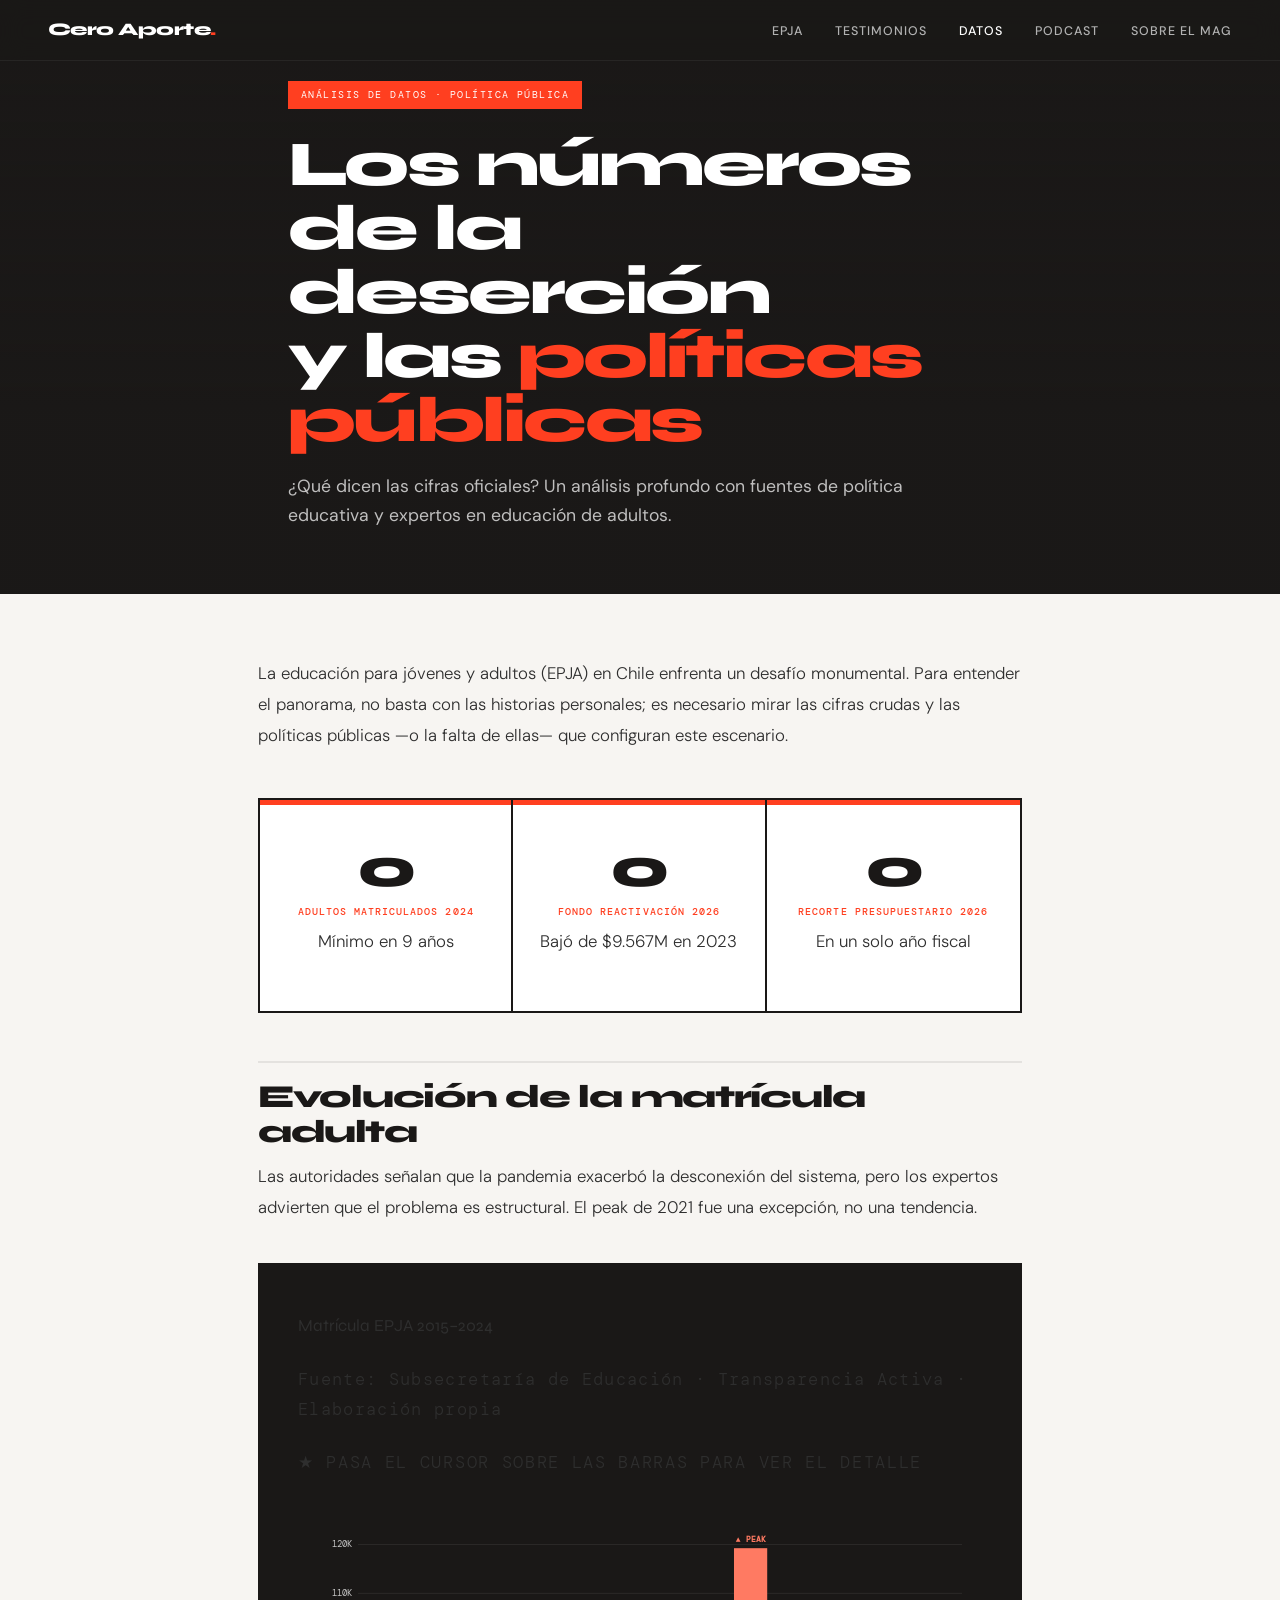
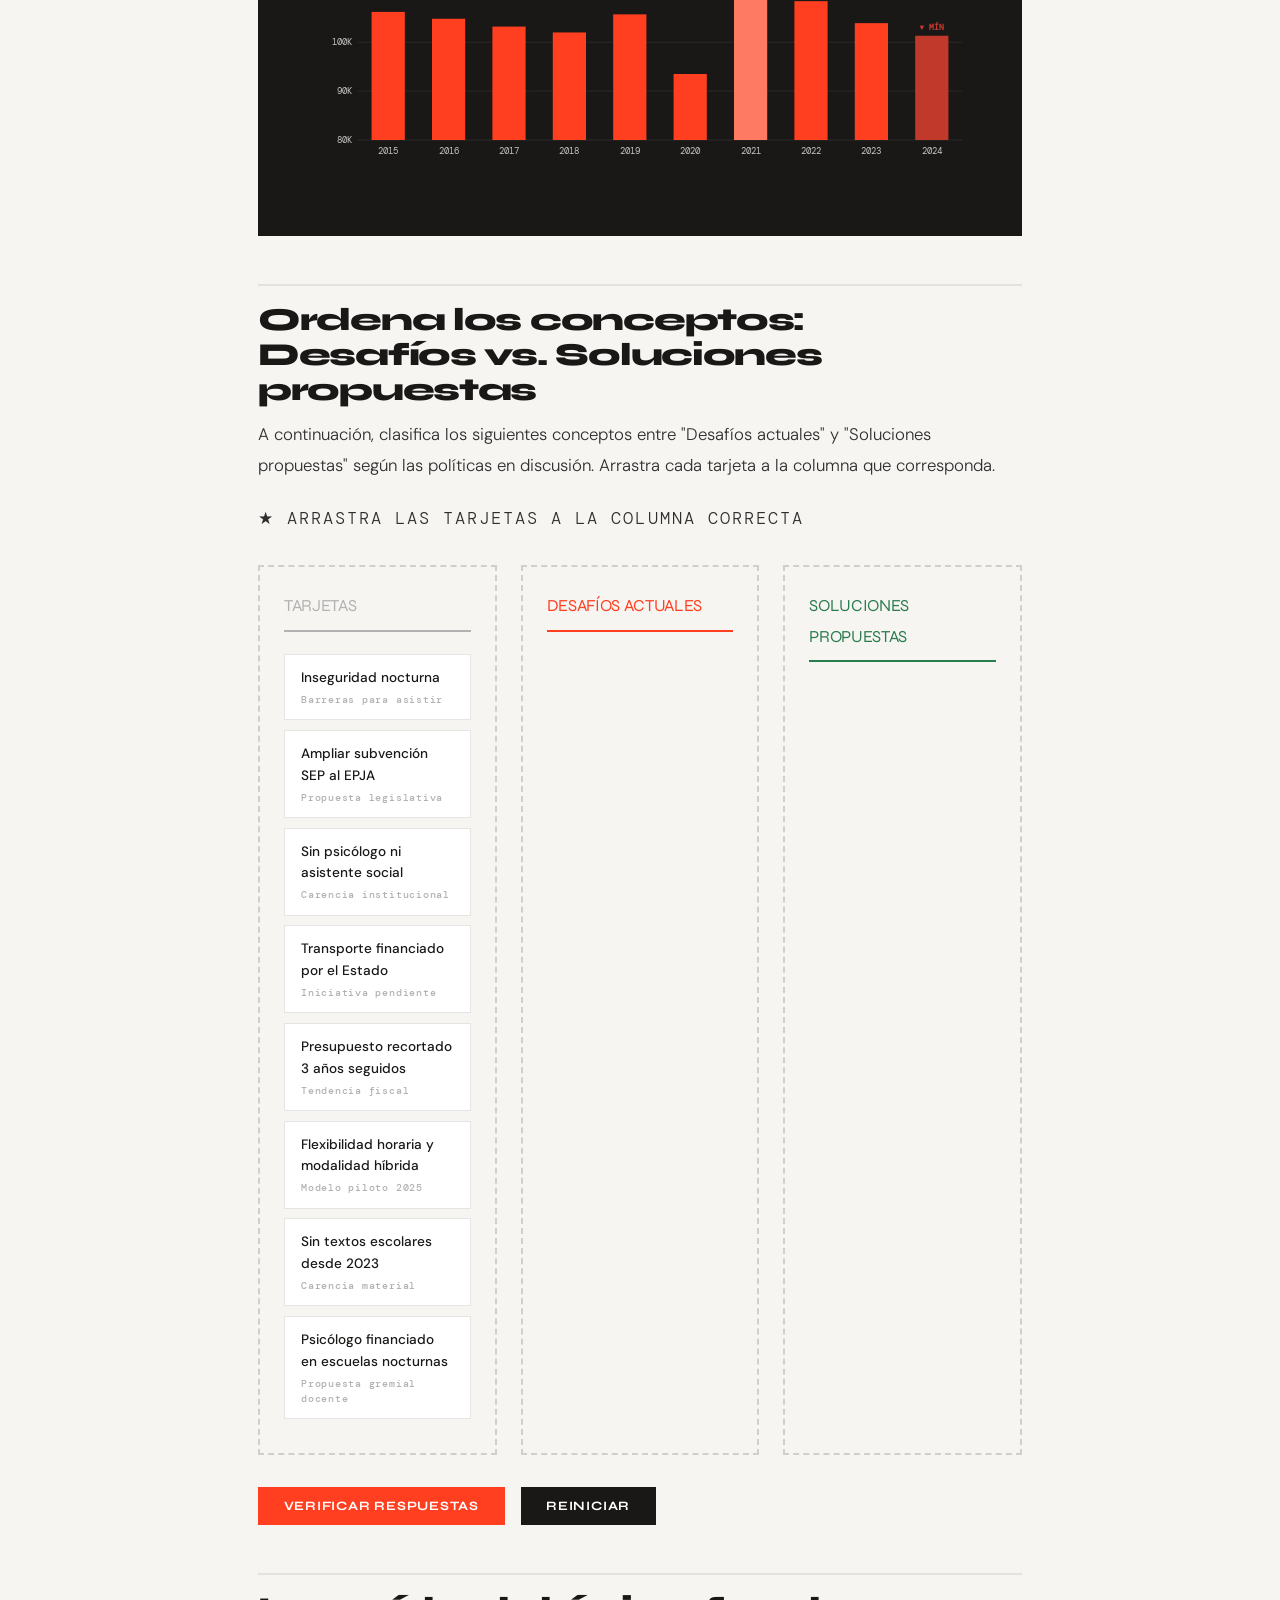
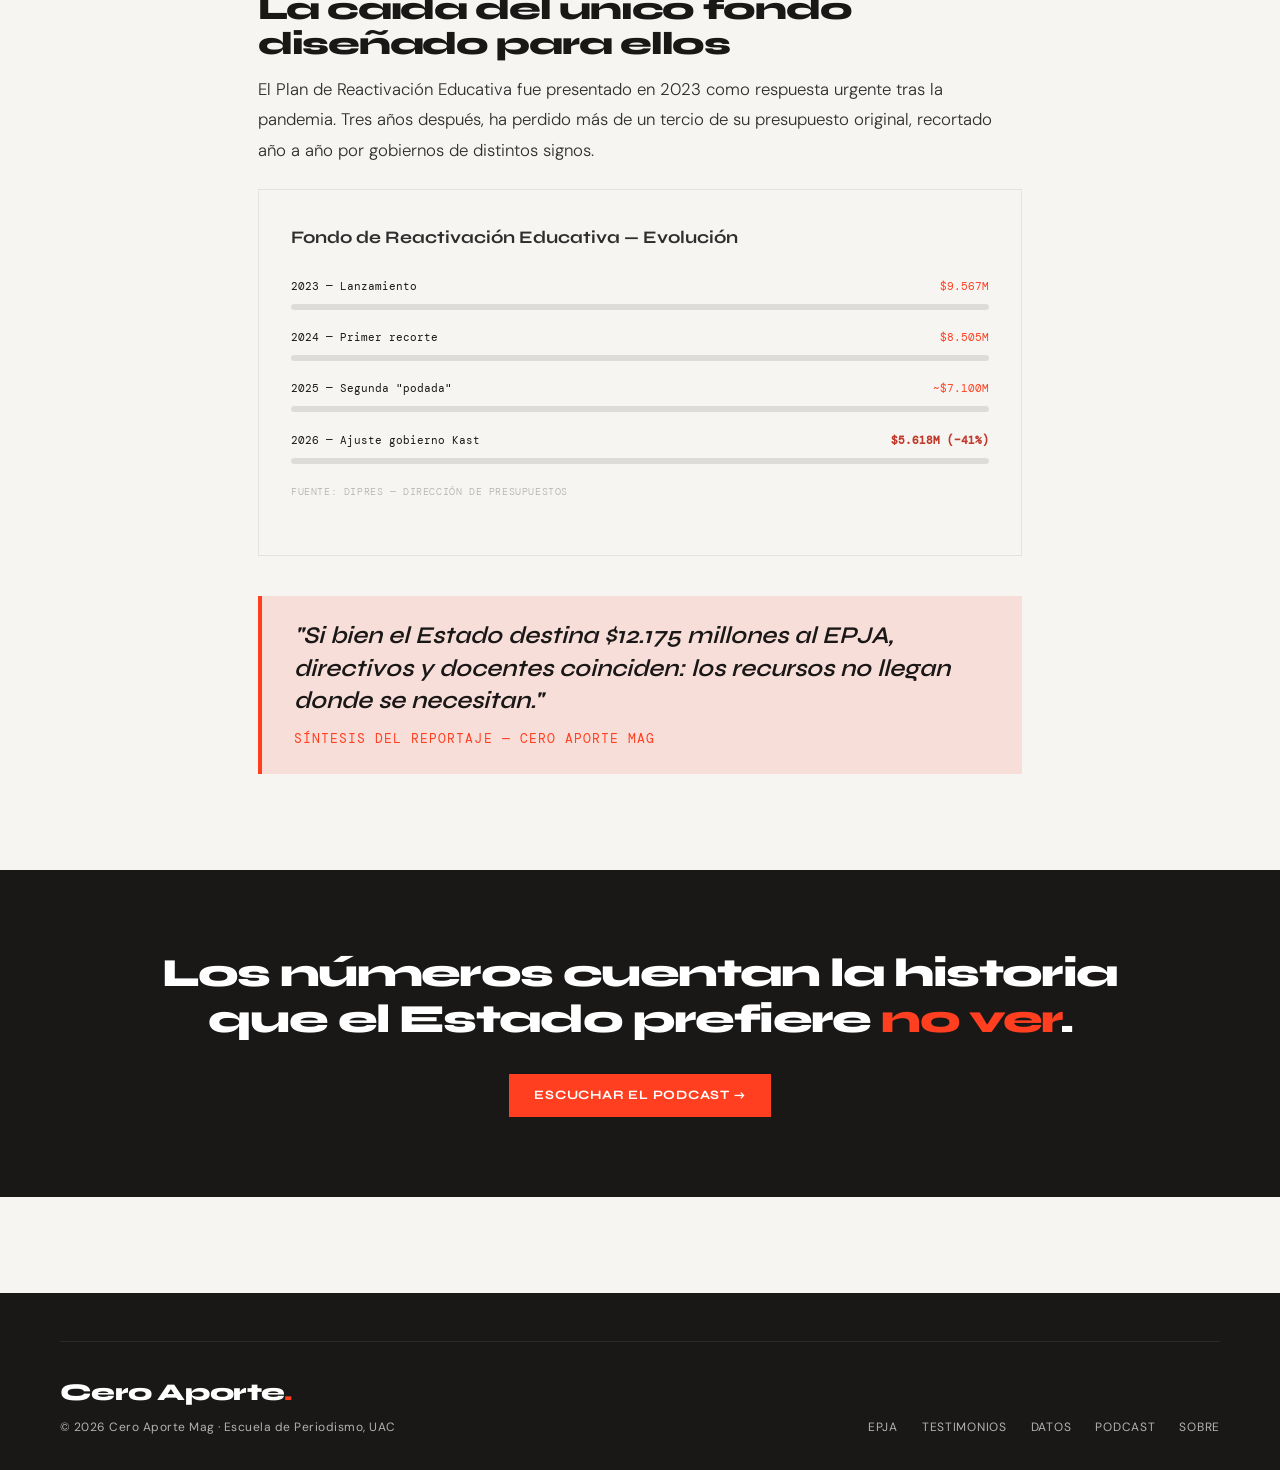
==== commit 63f3ef58: "Add files via upload" ====
--- a/datos (1).html
+++ b/datos (1).html
@@ -1,645 +1,660 @@
-<!DOCTYPE html>
-<html lang="es">
-<head>
-  <meta charset="UTF-8" />
-  <meta name="viewport" content="width=device-width, initial-scale=1.0" />
-  <title>Datos — Cero Aporte Mag</title>
-  <link rel="stylesheet" href="style.css" />
-  <style>
-    /* ---- HERO ---- */
-    .rep-hero {
-      min-height: 60vh;
-      background: var(--black);
-      display: flex;
-      align-items: flex-end;
-      padding-bottom: 4rem;
-      padding-top: 5rem;
-      position: relative;
-      overflow: hidden;
-    }
-    .rep-hero-bg {
-      position: absolute; inset: 0;
-      background:
-        linear-gradient(to bottom, rgba(26,24,23,0.55) 0%, rgba(26,24,23,0.97) 70%),
-        url('https://i.imgur.com/JNuo0U7.jpeg') center/cover no-repeat;
-    }
-    .rep-hero-inner { position: relative; z-index: 2; max-width: 800px; }
-    .rep-hero-category {
-      display: inline-flex;
-      background: var(--red);
-      color: var(--white);
-      font-family: var(--font-mono);
-      font-size: 0.65rem;
-      letter-spacing: 0.14em;
-      text-transform: uppercase;
-      padding: 0.35rem 0.8rem;
-      margin-bottom: 1.5rem;
-    }
-    .rep-hero-title {
-      font-family: var(--font-display);
-      font-size: clamp(2rem, 5.5vw, 4rem);
-      font-weight: 800;
-      letter-spacing: -0.04em;
-      line-height: 1.0;
-      color: var(--white);
-      margin-bottom: 1.2rem;
-    }
-    .rep-hero-title em { color: var(--red); font-style: normal; }
-    .rep-hero-deck {
-      font-size: clamp(0.95rem, 1.5vw, 1.1rem);
-      color: rgba(255,255,255,0.72);
-      line-height: 1.65;
-      max-width: 58ch;
-    }
-
-    /* ---- LAYOUT ---- */
-    .article-wrap {
-      max-width: 860px;
-      margin: 0 auto;
-      padding: 4rem clamp(1.5rem, 5vw, 3rem) 0;
-    }
-    .article-wrap p {
-      font-size: 1.05rem;
-      line-height: 1.82;
-      color: #2e2e2e;
-      margin-bottom: 1.4rem;
-      font-weight: 300;
-    }
-    .article-wrap h2 {
-      font-family: var(--font-display);
-      font-size: clamp(1.4rem, 3vw, 2rem);
-      font-weight: 800;
-      letter-spacing: -0.04em;
-      line-height: 1.1;
-      color: var(--black);
-      margin: 3rem 0 0.75rem;
-      padding-top: 1rem;
-      border-top: 2px solid rgba(0,0,0,0.08);
-    }
-    .article-wrap h3 {
-      font-family: var(--font-display);
-      font-size: 1.1rem;
-      font-weight: 700;
-      color: var(--black);
-      margin: 2rem 0 0.5rem;
-    }
-
-    /* ---- GRÁFICO INTERACTIVO ---- */
-    .chart-section {
-      background: var(--black);
-      padding: 3rem 2.5rem;
-      margin: 2.5rem 0;
-    }
-    .chart-title {
-      font-family: var(--font-display);
-      font-size: 1.2rem;
-      font-weight: 700;
-      color: var(--white);
-      margin-bottom: 0.3rem;
-    }
-    .chart-subtitle {
-      font-family: var(--font-mono);
-      font-size: 0.65rem;
-      letter-spacing: 0.08em;
-      color: var(--greige);
-      margin-bottom: 0.5rem;
-    }
-    /* Tooltip del gráfico */
-    .chart-tooltip-hint {
-      font-family: var(--font-mono);
-      font-size: 0.62rem;
-      letter-spacing: 0.1em;
-      text-transform: uppercase;
-      color: var(--red);
-      margin-bottom: 2rem;
-    }
-    /* Canvas wrapper */
-    .canvas-wrap {
-      position: relative;
-    }
-    canvas#matriculaChart {
-      width: 100% !important;
-      cursor: crosshair;
-    }
-    .chart-tooltip {
-      position: absolute;
-      background: var(--white);
-      color: var(--black);
-      padding: 0.6rem 0.9rem;
-      font-family: var(--font-mono);
-      font-size: 0.7rem;
-      letter-spacing: 0.06em;
-      pointer-events: none;
-      display: none;
-      box-shadow: 0 4px 16px rgba(0,0,0,0.2);
-      z-index: 10;
-      white-space: nowrap;
-    }
-
-    /* ---- CARD SORTING ---- */
-    .sorting-intro {
-      font-family: var(--font-mono);
-      font-size: 0.65rem;
-      letter-spacing: 0.12em;
-      text-transform: uppercase;
-      color: var(--red);
-      margin-bottom: 1.5rem;
-    }
-    .sorting-layout {
-      display: grid;
-      grid-template-columns: 1fr 1fr;
-      gap: 1.5rem;
-      margin: 2rem 0;
-    }
-    .sorting-col {
-      border: 2px dashed rgba(0,0,0,0.15);
-      padding: 1.5rem;
-      min-height: 200px;
-      transition: border-color 0.2s, background 0.2s;
-    }
-    .sorting-col.drag-over {
-      border-color: var(--red);
-      background: var(--red-dim);
-    }
-    .sorting-col-title {
-      font-family: var(--font-display);
-      font-size: 0.85rem;
-      font-weight: 800;
-      letter-spacing: -0.02em;
-      text-transform: uppercase;
-      margin-bottom: 1rem;
-      padding-bottom: 0.5rem;
-      border-bottom: 2px solid currentColor;
-    }
-    .col-desafios .sorting-col-title { color: var(--red); border-color: var(--red); }
-    .col-soluciones .sorting-col-title { color: #2a7d4f; border-color: #2a7d4f; }
-    .col-banco .sorting-col-title { color: var(--greige); border-color: var(--greige); }
-
-    .sorting-card {
-      background: var(--white);
-      border: 1px solid rgba(0,0,0,0.1);
-      padding: 0.75rem 1rem;
-      margin-bottom: 0.6rem;
-      font-size: 0.85rem;
-      font-weight: 500;
-      color: var(--black);
-      cursor: grab;
-      transition: box-shadow 0.2s, transform 0.2s;
-      user-select: none;
-    }
-    .sorting-card:active { cursor: grabbing; }
-    .sorting-card:hover {
-      box-shadow: 0 4px 12px rgba(0,0,0,0.1);
-      transform: translateY(-1px);
-    }
-    .sorting-card.dragging {
-      opacity: 0.4;
-      transform: scale(0.97);
-    }
-    .sorting-card-hint {
-      font-family: var(--font-mono);
-      font-size: 0.6rem;
-      letter-spacing: 0.08em;
-      color: var(--greige);
-      display: block;
-      margin-top: 0.2rem;
-    }
-    .sorting-result {
-      margin-top: 1rem;
-      padding: 1rem;
-      font-family: var(--font-mono);
-      font-size: 0.72rem;
-      letter-spacing: 0.06em;
-      display: none;
-    }
-    .sorting-result.correct { background: rgba(42,125,79,0.1); color: #2a7d4f; }
-    .sorting-result.wrong   { background: var(--red-dim); color: var(--red); }
-    .sorting-result.show    { display: block; }
-
-    .sorting-actions {
-      display: flex;
-      gap: 1rem;
-      margin-top: 1.5rem;
-      flex-wrap: wrap;
-    }
-
-    /* ---- BANCO DE TARJETAS (TRES COLUMNAS) ---- */
-    .sorting-three {
-      grid-template-columns: 1fr 1fr 1fr;
-    }
-
-    /* ---- STAT CARDS DATOS ---- */
-    .data-stats {
-      display: grid;
-      grid-template-columns: repeat(3, 1fr);
-      gap: 1px;
-      background: rgba(0,0,0,0.08);
-      margin: 3rem 0;
-    }
-    .data-stat {
-      background: var(--cream);
-      padding: 2rem 1.5rem;
-      text-align: center;
-    }
-    .data-stat-num {
-      font-family: var(--font-display);
-      font-size: clamp(2rem, 5vw, 3.5rem);
-      font-weight: 800;
-      letter-spacing: -0.05em;
-      color: var(--black);
-      line-height: 1;
-      display: block;
-    }
-    .data-stat-label {
-      font-family: var(--font-mono);
-      font-size: 0.65rem;
-      letter-spacing: 0.1em;
-      text-transform: uppercase;
-      color: var(--greige);
-      margin-top: 0.5rem;
-      display: block;
-      line-height: 1.5;
-    }
-    .data-stat-context {
-      font-size: 0.75rem;
-      color:  rgba(255,255,255,0.45);
-      margin-top: 0.4rem;
-    }
-
-    /* ---- CIERRE ---- */
-    .closing-strip {
-      background: var(--black);
-      padding: 5rem clamp(1.5rem, 5vw, 3rem);
-      text-align: center;
-      margin-top: 6rem;
-    }
-    .closing-strip p {
-      font-family: var(--font-display);
-      font-size: clamp(1.4rem, 3.5vw, 2.5rem);
-      font-weight: 800;
-      letter-spacing: -0.04em;
-      line-height: 1.15;
-      color: var(--white);
-      max-width: 24ch;
-      margin: 0 auto 2rem;
-    }
-    .closing-strip p em { color: var(--red); font-style: normal; }
-
-    @media (max-width: 720px) {
-      .sorting-layout { grid-template-columns: 1fr; }
-      .sorting-three  { grid-template-columns: 1fr; }
-      .data-stats { grid-template-columns: 1fr; }
-    }
-  </style>
-</head>
-<body>
-
-<!-- NAV -->
-<nav class="nav">
-  <a href="index.html" class="nav-logo">Cero Aporte<span>.</span></a>
-  <ul class="nav-links">
-    <li><a href="index.html">Portada</a></li>
-    <li><a href="reportaje-epja.html">EPJA</a></li>
-    <li><a href="testimonios.html">Testimonios</a></li>
-    <li><a href="datos.html" style="color:var(--white);">Datos</a></li>
-    <li><a href="podcast.html">Podcast</a></li>
-  </ul>
-</nav>
-
-<!-- HERO -->
-<section class="rep-hero">
-  <div class="rep-hero-bg"></div>
-  <div class="rep-hero-inner container">
-    <span class="rep-hero-category">Análisis de datos · Política pública</span>
-    <h1 class="rep-hero-title">Los números de la deserción<br>y las <em>políticas públicas</em></h1>
-    <p class="rep-hero-deck">¿Qué dicen las cifras oficiales? Un análisis profundo con fuentes de política educativa y expertos en educación de adultos.</p>
-  </div>
-</section>
-
-<!-- CUERPO -->
-<main class="article-wrap">
-
-  <p class="reveal">La educación para jóvenes y adultos (EPJA) en Chile enfrenta un desafío monumental. Para entender el panorama, no basta con las historias personales; es necesario mirar las cifras crudas y las políticas públicas —o la falta de ellas— que configuran este escenario.</p>
-
-  <!-- STATS -->
-  <div class="data-stats reveal">
-    <div class="data-stat">
-      <span class="data-stat-num" data-count="101325" data-suffix="">0</span>
-      <span class="data-stat-label">Adultos matriculados 2024</span>
-      <p class="data-stat-context">Mínimo en 9 años</p>
-    </div>
-    <div class="data-stat">
-      <span class="data-stat-num" data-count="5618" data-suffix="M">0</span>
-      <span class="data-stat-label">Fondo reactivación 2026</span>
-      <p class="data-stat-context">Bajó de $9.567M en 2023</p>
-    </div>
-    <div class="data-stat">
-      <span class="data-stat-num" data-count="30" data-suffix="%">0</span>
-      <span class="data-stat-label">Recorte presupuestario 2026</span>
-      <p class="data-stat-context">En un solo año fiscal</p>
-    </div>
-  </div>
-
-  <!-- GRÁFICO INTERACTIVO -->
-  <h2 class="reveal">Evolución de la matrícula adulta</h2>
-  <p class="reveal">Las autoridades señalan que la pandemia exacerbó la desconexión del sistema, pero los expertos advierten que el problema es estructural. El peak de 2021 fue una excepción, no una tendencia.</p>
-
-  <div class="chart-section reveal">
-    <p class="chart-title">Matrícula EPJA 2015–2024</p>
-    <p class="chart-subtitle">Fuente: Subsecretaría de Educación · Transparencia Activa · Elaboración propia</p>
-    <p class="chart-tooltip-hint">★ Pasa el cursor sobre las barras para ver el detalle</p>
-    <div class="canvas-wrap">
-      <canvas id="matriculaChart" height="280"></canvas>
-      <div class="chart-tooltip" id="chartTooltip"></div>
-    </div>
-  </div>
-
-  <!-- CARD SORTING -->
-  <h2 class="reveal">Ordena los conceptos: Desafíos vs. Soluciones propuestas</h2>
-  <p class="reveal">A continuación, clasifica los siguientes conceptos entre "Desafíos actuales" y "Soluciones propuestas" según las políticas en discusión. Arrastra cada tarjeta a la columna que corresponda.</p>
-
-  <div class="reveal">
-    <p class="sorting-intro">★ Arrastra las tarjetas a la columna correcta</p>
-
-    <div class="sorting-layout sorting-three">
-      <!-- BANCO -->
-      <div class="sorting-col col-banco" id="banco" ondragover="allowDrop(event)" ondrop="drop(event, 'banco')">
-        <p class="sorting-col-title">Tarjetas</p>
-        <div class="sorting-card" draggable="true" ondragstart="drag(event)" id="c1" data-answer="desafio">
-          Inseguridad nocturna
-          <span class="sorting-card-hint">Barreras para asistir</span>
-        </div>
-        <div class="sorting-card" draggable="true" ondragstart="drag(event)" id="c2" data-answer="solucion">
-          Ampliar subvención SEP al EPJA
-          <span class="sorting-card-hint">Propuesta legislativa</span>
-        </div>
-        <div class="sorting-card" draggable="true" ondragstart="drag(event)" id="c3" data-answer="desafio">
-          Sin psicólogo ni asistente social
-          <span class="sorting-card-hint">Carencia institucional</span>
-        </div>
-        <div class="sorting-card" draggable="true" ondragstart="drag(event)" id="c4" data-answer="solucion">
-          Transporte financiado por el Estado
-          <span class="sorting-card-hint">Iniciativa pendiente</span>
-        </div>
-        <div class="sorting-card" draggable="true" ondragstart="drag(event)" id="c5" data-answer="desafio">
-          Presupuesto recortado 3 años seguidos
-          <span class="sorting-card-hint">Tendencia fiscal</span>
-        </div>
-        <div class="sorting-card" draggable="true" ondragstart="drag(event)" id="c6" data-answer="solucion">
-          Flexibilidad horaria y modalidad híbrida
-          <span class="sorting-card-hint">Modelo piloto 2025</span>
-        </div>
-        <div class="sorting-card" draggable="true" ondragstart="drag(event)" id="c7" data-answer="desafio">
-          Sin textos escolares desde 2023
-          <span class="sorting-card-hint">Carencia material</span>
-        </div>
-        <div class="sorting-card" draggable="true" ondragstart="drag(event)" id="c8" data-answer="solucion">
-          Psicólogo financiado en escuelas nocturnas
-          <span class="sorting-card-hint">Propuesta gremial docente</span>
-        </div>
-      </div>
-
-      <!-- DESAFÍOS -->
-      <div class="sorting-col col-desafios" id="desafio" ondragover="allowDrop(event)" ondrop="drop(event, 'desafio')">
-        <p class="sorting-col-title">Desafíos actuales</p>
-      </div>
-
-      <!-- SOLUCIONES -->
-      <div class="sorting-col col-soluciones" id="solucion" ondragover="allowDrop(event)" ondrop="drop(event, 'solucion')">
-        <p class="sorting-col-title">Soluciones propuestas</p>
-      </div>
-    </div>
-
-    <div class="sorting-actions">
-      <button class="btn btn-red" onclick="verificarSorting()">Verificar respuestas</button>
-      <button class="btn btn-dark" onclick="resetSorting()">Reiniciar</button>
-    </div>
-    <div class="sorting-result" id="sortingResult"></div>
-  </div>
-
-  <!-- PRESUPUESTO -->
-  <h2 class="reveal">La caída del único fondo diseñado para ellos</h2>
-  <p class="reveal">El Plan de Reactivación Educativa fue presentado en 2023 como respuesta urgente tras la pandemia. Tres años después, ha perdido más de un tercio de su presupuesto original, recortado año a año por gobiernos de distintos signos.</p>
-
-  <div class="reveal">
-    <div style="background:var(--cream);border:1px solid rgba(0,0,0,0.08);padding:2rem;margin:1.5rem 0;">
-      <p style="font-family:var(--font-display);font-size:1.1rem;font-weight:700;margin-bottom:1.5rem;">Fondo de Reactivación Educativa — Evolución</p>
-      <div style="margin-bottom:1.2rem;">
-        <div style="display:flex;justify-content:space-between;font-family:var(--font-mono);font-size:0.7rem;margin-bottom:0.4rem;"><span>2023 — Lanzamiento</span><span style="color:var(--red);">$9.567M</span></div>
-        <div class="progress-bar"><div class="progress-fill" data-width="100%"></div></div>
-      </div>
-      <div style="margin-bottom:1.2rem;">
-        <div style="display:flex;justify-content:space-between;font-family:var(--font-mono);font-size:0.7rem;margin-bottom:0.4rem;"><span>2024 — Primer recorte</span><span style="color:var(--red);">$8.505M</span></div>
-        <div class="progress-bar"><div class="progress-fill" data-width="89%"></div></div>
-      </div>
-      <div style="margin-bottom:1.2rem;">
-        <div style="display:flex;justify-content:space-between;font-family:var(--font-mono);font-size:0.7rem;margin-bottom:0.4rem;"><span>2025 — Segunda "podada"</span><span style="color:var(--red);">~$7.100M</span></div>
-        <div class="progress-bar"><div class="progress-fill" data-width="74%"></div></div>
-      </div>
-      <div>
-        <div style="display:flex;justify-content:space-between;font-family:var(--font-mono);font-size:0.7rem;margin-bottom:0.4rem;"><span>2026 — Ajuste gobierno Kast</span><span style="color:#c0392b;font-weight:700;">$5.618M (−41%)</span></div>
-        <div class="progress-bar"><div class="progress-fill" data-width="59%" style="background:#c0392b;"></div></div>
-      </div>
-      <p style="font-family:var(--font-mono);font-size:0.62rem;color:var(--greige);margin-top:1.2rem;letter-spacing:0.06em;text-transform:uppercase;">Fuente: DIPRES — Dirección de Presupuestos</p>
-    </div>
-  </div>
-
-  <div class="pull-quote reveal">
-    <blockquote>"Si bien el Estado destina $12.175 millones al EPJA, directivos y docentes coinciden: los recursos no llegan donde se necesitan."</blockquote>
-    <cite>Síntesis del reportaje — Cero Aporte Mag</cite>
-  </div>
-
-</main>
-
-<!-- CIERRE -->
-<div class="closing-strip">
-  <p>Los números cuentan la historia que el Estado prefiere <em>no ver</em>.</p>
-  <a href="podcast.html" class="btn btn-red">Escuchar el podcast →</a>
-</div>
-
-<!-- FOOTER -->
-<footer class="site-footer">
-  <div class="footer-inner">
-    <div>
-      <div class="footer-brand">Cero Aporte<span>.</span></div>
-      <p class="footer-copy">© 2026 Cero Aporte Mag · Escuela de Periodismo, UAC</p>
-    </div>
-    <nav class="footer-nav">
-      <a href="index.html">Portada</a>
-      <a href="reportaje-epja.html">EPJA</a>
-      <a href="testimonios.html">Testimonios</a>
-      <a href="podcast.html">Podcast</a>
-    </nav>
-  </div>
-</footer>
-
-<script src="main.js"></script>
-<script>
-/* ---- GRÁFICO CANVAS ---- */
-const datos = [
-  { year: '2015', val: 106200 },
-  { year: '2016', val: 104800 },
-  { year: '2017', val: 103200 },
-  { year: '2018', val: 102000 },
-  { year: '2019', val: 105700 },
-  { year: '2020', val: 93500  },
-  { year: '2021', val: 119235 },
-  { year: '2022', val: 108400 },
-  { year: '2023', val: 103900 },
-  { year: '2024', val: 101325 },
-];
-
-function drawChart() {
-  const canvas = document.getElementById('matriculaChart');
-  const tooltip = document.getElementById('chartTooltip');
-  if (!canvas) return;
-  const ctx = canvas.getContext('2d');
-  const W = canvas.offsetWidth;
-  const H = 280;
-  canvas.width = W;
-  canvas.height = H;
-
-  const pad = { top: 20, right: 20, bottom: 40, left: 60 };
-  const chartW = W - pad.left - pad.right;
-  const chartH = H - pad.top - pad.bottom;
-  const maxVal = 125000;
-  const minVal = 80000;
-  const range = maxVal - minVal;
-
-  const barW = (chartW / datos.length) * 0.55;
-  const gap  = (chartW / datos.length) * 0.45;
-
-  ctx.clearRect(0, 0, W, H);
-
-  // Líneas de guía
-  ctx.strokeStyle = 'rgba(255,255,255,0.08)';
-  ctx.lineWidth = 1;
-  [80000, 90000, 100000, 110000, 120000].forEach(v => {
-    const y = pad.top + chartH - ((v - minVal) / range) * chartH;
-    ctx.beginPath();
-    ctx.moveTo(pad.left, y);
-    ctx.lineTo(pad.left + chartW, y);
-    ctx.stroke();
-    ctx.fillStyle = 'rgba(255,255,255,0.75)';
-    ctx.font = '9px DM Mono, monospace';
-    ctx.textAlign = 'right';
-    ctx.fillText((v / 1000).toFixed(0) + 'K', pad.left - 6, y + 3);
-  });
-
-  // Barras
-  const barRects = [];
-  datos.forEach((d, i) => {
-    const x = pad.left + i * (barW + gap) + gap / 2;
-    const barH2 = ((d.val - minVal) / range) * chartH;
-    const y = pad.top + chartH - barH2;
-    const isPeak = d.year === '2021';
-    const isLow  = d.year === '2024';
-
-    ctx.fillStyle = isPeak ? '#ff7a62' : isLow ? '#c0392b' : '#FF3F20';
-    ctx.fillRect(x, y, barW, barH2);
-    barRects.push({ x, y, w: barW, h: barH2, d });
-
-    // Etiqueta año
-    ctx.fillStyle = 'rgba255,255,255,0.75)';
-    ctx.font = '9px DM Mono, monospace';
-    ctx.textAlign = 'center';
-    ctx.fillText(d.year, x + barW / 2, H - pad.bottom + 14);
-
-    // Etiqueta peak / low
-    if (isPeak || isLow) {
-      ctx.fillStyle = isPeak ? '#ff7a62' : '#c0392b';
-      ctx.font = 'bold 8px DM Mono, monospace';
-      ctx.fillText(isPeak ? '▲ PEAK' : '▼ MÍN', x + barW / 2, y - 6);
-    }
-  });
-
-  // Hover
-  canvas.onmousemove = (e) => {
-    const rect = canvas.getBoundingClientRect();
-    const mx = e.clientX - rect.left;
-    const my = e.clientY - rect.top;
-    let found = false;
-    barRects.forEach(b => {
-      if (mx >= b.x && mx <= b.x + b.w && my >= b.y && my <= b.y + b.h) {
-        found = true;
-        tooltip.style.display = 'block';
-        tooltip.style.left = (b.x + b.w + 6) + 'px';
-        tooltip.style.top  = (b.y) + 'px';
-        tooltip.innerHTML = `<strong>${b.d.year}</strong><br>${b.d.val.toLocaleString('es-CL')} estudiantes`;
-      }
-    });
-    if (!found) tooltip.style.display = 'none';
-  };
-  canvas.onmouseleave = () => tooltip.style.display = 'none';
-}
-
-window.addEventListener('load', drawChart);
-window.addEventListener('resize', drawChart);
-
-/* ---- DRAG & DROP CARD SORTING ---- */
-let draggedId = null;
-
-function drag(e) {
-  draggedId = e.target.id;
-  e.target.classList.add('dragging');
-  setTimeout(() => e.target.classList.remove('dragging'), 0);
-}
-function allowDrop(e) { e.preventDefault(); }
-function drop(e, colId) {
-  e.preventDefault();
-  const card = document.getElementById(draggedId);
-  const col  = document.getElementById(colId);
-  if (card && col) {
-    col.appendChild(card);
-    document.getElementById('sortingResult').classList.remove('show');
-  }
-  document.querySelectorAll('.sorting-col').forEach(c => c.classList.remove('drag-over'));
-}
-
-document.querySelectorAll('.sorting-col').forEach(col => {
-  col.addEventListener('dragover', (e) => {
-    e.preventDefault();
-    col.classList.add('drag-over');
-  });
-  col.addEventListener('dragleave', () => col.classList.remove('drag-over'));
-  col.addEventListener('drop', () => col.classList.remove('drag-over'));
-});
-
-function verificarSorting() {
-  const result = document.getElementById('sortingResult');
-  const desafioCol = document.getElementById('desafio');
-  const solucionCol = document.getElementById('solucion');
-  let correctas = 0, total = 0;
-
-  [...desafioCol.querySelectorAll('.sorting-card')].forEach(c => {
-    total++;
-    if (c.dataset.answer === 'desafio') correctas++;
-  });
-  [...solucionCol.querySelectorAll('.sorting-card')].forEach(c => {
-    total++;
-    if (c.dataset.answer === 'solucion') correctas++;
-  });
-
-  if (total === 0) {
-    result.className = 'sorting-result wrong show';
-    result.textContent = 'Mueve al menos una tarjeta antes de verificar.';
-    return;
-  }
-
-  if (correctas === 8 && total === 8) {
-    result.className = 'sorting-result correct show';
-    result.textContent = '✓ ¡Perfecto! Clasificaste correctamente los 8 conceptos.';
-  } else {
-    result.className = 'sorting-result wrong show';
-    result.textContent = `${correctas} de 8 correctas. Revisa las que quedaron en el banco o están en la columna incorrecta.`;
-  }
-}
-
-function resetSorting() {
-  const banco = document.getElementById('banco');
-  document.querySelectorAll('.sorting-card').forEach(c => banco.appendChild(c));
-  document.getElementById('sortingResult').classList.remove('show');
-}
-</script>
-</body>
-</html>
+<!DOCTYPE html>
+<html lang="es">
+<head>
+  <meta charset="UTF-8" />
+  <meta name="viewport" content="width=device-width, initial-scale=1.0" />
+  <title>Datos — Cero Aporte Mag</title>
+  <link rel="stylesheet" href="style.css" />
+  <style>
+    /* ---- HERO ---- */
+    .rep-hero {
+      min-height: 60vh;
+      background: var(--black);
+      display: flex;
+      align-items: flex-end;
+      padding-bottom: 4rem;
+      padding-top: 5rem;
+      position: relative;
+      overflow: hidden;
+    }
+    .rep-hero-bg {
+      position: absolute; inset: 0;
+      background:
+        linear-gradient(to bottom, rgba(26,24,23,0.55) 0%, rgba(26,24,23,0.97) 70%),
+        url('https://i.imgur.com/JNuo0U7.jpeg') center/cover no-repeat;
+    }
+    .rep-hero-inner { position: relative; z-index: 2; max-width: 800px; }
+    .rep-hero-category {
+      display: inline-flex;
+      background: var(--red);
+      color: var(--white);
+      font-family: var(--font-mono);
+      font-size: 0.65rem;
+      letter-spacing: 0.14em;
+      text-transform: uppercase;
+      padding: 0.35rem 0.8rem;
+      margin-bottom: 1.5rem;
+    }
+    .rep-hero-title {
+      font-family: var(--font-display);
+      font-size: clamp(2rem, 5.5vw, 4rem);
+      font-weight: 800;
+      letter-spacing: -0.04em;
+      line-height: 1.0;
+      color: var(--white);
+      margin-bottom: 1.2rem;
+    }
+    .rep-hero-title em { color: var(--red); font-style: normal; }
+    .rep-hero-deck {
+      font-size: clamp(0.95rem, 1.5vw, 1.1rem);
+      color: rgba(255,255,255,0.72);
+      line-height: 1.65;
+      max-width: 58ch;
+    }
+
+    /* ---- LAYOUT ---- */
+    .article-wrap {
+      max-width: 860px;
+      margin: 0 auto;
+      padding: 4rem clamp(1.5rem, 5vw, 3rem) 0;
+    }
+    .article-wrap p {
+      font-size: 1.05rem;
+      line-height: 1.82;
+      color: #2e2e2e;
+      margin-bottom: 1.4rem;
+      font-weight: 300;
+    }
+    .article-wrap h2 {
+      font-family: var(--font-display);
+      font-size: clamp(1.4rem, 3vw, 2rem);
+      font-weight: 800;
+      letter-spacing: -0.04em;
+      line-height: 1.1;
+      color: var(--black);
+      margin: 3rem 0 0.75rem;
+      padding-top: 1rem;
+      border-top: 2px solid rgba(0,0,0,0.08);
+    }
+    .article-wrap h3 {
+      font-family: var(--font-display);
+      font-size: 1.1rem;
+      font-weight: 700;
+      color: var(--black);
+      margin: 2rem 0 0.5rem;
+    }
+
+    /* ---- GRÁFICO INTERACTIVO ---- */
+    .chart-section {
+      background: var(--black);
+      padding: 3rem 2.5rem;
+      margin: 2.5rem 0;
+    }
+    .chart-title {
+      font-family: var(--font-display);
+      font-size: 1.2rem;
+      font-weight: 700;
+      color: var(--white);
+      margin-bottom: 0.3rem;
+    }
+    .chart-subtitle {
+      font-family: var(--font-mono);
+      font-size: 0.65rem;
+      letter-spacing: 0.08em;
+      color: var(--greige);
+      margin-bottom: 0.5rem;
+    }
+    /* Tooltip del gráfico */
+    .chart-tooltip-hint {
+      font-family: var(--font-mono);
+      font-size: 0.62rem;
+      letter-spacing: 0.1em;
+      text-transform: uppercase;
+      color: var(--red);
+      margin-bottom: 2rem;
+    }
+    /* Canvas wrapper */
+    .canvas-wrap {
+      position: relative;
+    }
+    canvas#matriculaChart {
+      width: 100% !important;
+      cursor: crosshair;
+    }
+    .chart-tooltip {
+      position: absolute;
+      background: var(--white);
+      color: var(--black);
+      padding: 0.6rem 0.9rem;
+      font-family: var(--font-mono);
+      font-size: 0.7rem;
+      letter-spacing: 0.06em;
+      pointer-events: none;
+      display: none;
+      box-shadow: 0 4px 16px rgba(0,0,0,0.2);
+      z-index: 10;
+      white-space: nowrap;
+    }
+
+    /* ---- CARD SORTING ---- */
+    .sorting-intro {
+      font-family: var(--font-mono);
+      font-size: 0.65rem;
+      letter-spacing: 0.12em;
+      text-transform: uppercase;
+      color: var(--red);
+      margin-bottom: 1.5rem;
+    }
+    .sorting-layout {
+      display: grid;
+      grid-template-columns: 1fr 1fr;
+      gap: 1.5rem;
+      margin: 2rem 0;
+    }
+    .sorting-col {
+      border: 2px dashed rgba(0,0,0,0.15);
+      padding: 1.5rem;
+      min-height: 200px;
+      transition: border-color 0.2s, background 0.2s;
+    }
+    .sorting-col.drag-over {
+      border-color: var(--red);
+      background: var(--red-dim);
+    }
+    .sorting-col-title {
+      font-family: var(--font-display);
+      font-size: 0.85rem;
+      font-weight: 800;
+      letter-spacing: -0.02em;
+      text-transform: uppercase;
+      margin-bottom: 1rem;
+      padding-bottom: 0.5rem;
+      border-bottom: 2px solid currentColor;
+    }
+    .col-desafios .sorting-col-title { color: var(--red); border-color: var(--red); }
+    .col-soluciones .sorting-col-title { color: #2a7d4f; border-color: #2a7d4f; }
+    .col-banco .sorting-col-title { color: var(--greige); border-color: var(--greige); }
+
+    .sorting-card {
+      background: var(--white);
+      border: 1px solid rgba(0,0,0,0.1);
+      padding: 0.75rem 1rem;
+      margin-bottom: 0.6rem;
+      font-size: 0.85rem;
+      font-weight: 500;
+      color: var(--black);
+      cursor: grab;
+      transition: box-shadow 0.2s, transform 0.2s;
+      user-select: none;
+    }
+    .sorting-card:active { cursor: grabbing; }
+    .sorting-card:hover {
+      box-shadow: 0 4px 12px rgba(0,0,0,0.1);
+      transform: translateY(-1px);
+    }
+    .sorting-card.dragging {
+      opacity: 0.4;
+      transform: scale(0.97);
+    }
+    .sorting-card-hint {
+      font-family: var(--font-mono);
+      font-size: 0.6rem;
+      letter-spacing: 0.08em;
+      color: var(--greige);
+      display: block;
+      margin-top: 0.2rem;
+    }
+    .sorting-result {
+      margin-top: 1rem;
+      padding: 1rem;
+      font-family: var(--font-mono);
+      font-size: 0.72rem;
+      letter-spacing: 0.06em;
+      display: none;
+    }
+    .sorting-result.correct { background: rgba(42,125,79,0.1); color: #2a7d4f; }
+    .sorting-result.wrong   { background: var(--red-dim); color: var(--red); }
+    .sorting-result.show    { display: block; }
+
+    .sorting-actions {
+      display: flex;
+      gap: 1rem;
+      margin-top: 1.5rem;
+      flex-wrap: wrap;
+    }
+
+    /* ---- BANCO DE TARJETAS (TRES COLUMNAS) ---- */
+    .sorting-three {
+      grid-template-columns: 1fr 1fr 1fr;
+    }
+
+    /* ---- STAT CARDS DATOS ---- */
+    .data-stats {
+      display: grid;
+      grid-template-columns: repeat(3, 1fr);
+      gap: 0;
+      margin: 3rem 0;
+      border: 2px solid var(--black);
+    }
+    .data-stat {
+      background: var(--white);
+      padding: 2.5rem 1.5rem 2rem;
+      text-align: center;
+      position: relative;
+      border-right: 2px solid var(--black);
+    }
+    .data-stat:last-child { border-right: none; }
+    .data-stat::before {
+      content: '';
+      display: block;
+      width: 100%;
+      height: 5px;
+      background: var(--red);
+      position: absolute;
+      top: 0; left: 0;
+    }
+    .data-stat-num {
+      font-family: var(--font-display);
+      font-size: clamp(2rem, 5vw, 3.5rem);
+      font-weight: 800;
+      letter-spacing: -0.05em;
+      color: var(--black);
+      line-height: 1;
+      display: block;
+    }
+    .data-stat-label {
+      font-family: var(--font-mono);
+      font-size: 0.65rem;
+      letter-spacing: 0.1em;
+      text-transform: uppercase;
+      color: var(--red);
+      margin-top: 0.5rem;
+      display: block;
+      line-height: 1.5;
+      font-weight: 500;
+    }
+    .data-stat-context {
+      font-size: 0.75rem;
+      color: #5a5a5a;
+      margin-top: 0.4rem;
+      line-height: 1.4;
+    }
+
+    /* ---- CIERRE ---- */
+    .closing-strip {
+      background: var(--black);
+      padding: 5rem clamp(1.5rem, 5vw, 3rem);
+      text-align: center;
+      margin-top: 6rem;
+    }
+    .closing-strip p {
+      font-family: var(--font-display);
+      font-size: clamp(1.4rem, 3.5vw, 2.5rem);
+      font-weight: 800;
+      letter-spacing: -0.04em;
+      line-height: 1.15;
+      color: var(--white);
+      max-width: 24ch;
+      margin: 0 auto 2rem;
+    }
+    .closing-strip p em { color: var(--red); font-style: normal; }
+
+    @media (max-width: 720px) {
+      .sorting-layout { grid-template-columns: 1fr; }
+      .sorting-three  { grid-template-columns: 1fr; }
+      .data-stats { grid-template-columns: 1fr; }
+    }
+  </style>
+</head>
+<body>
+
+<!-- NAV -->
+<nav class="nav">
+  <a href="index.html" class="nav-logo">Cero Aporte<span>.</span></a>
+  <ul class="nav-links">
+    <li><a href="reportaje-epja.html">EPJA</a></li>
+    <li><a href="testimonios.html">Testimonios</a></li>
+    <li><a href="datos.html" style="color:var(--white);">Datos</a></li>
+    <li><a href="podcast.html">Podcast</a></li>
+    <li><a href="index.html#sobre">Sobre el Mag</a></li>
+  </ul>
+</nav>
+
+<!-- HERO -->
+<section class="rep-hero">
+  <div class="rep-hero-bg"></div>
+  <div class="rep-hero-inner container">
+    <span class="rep-hero-category">Análisis de datos · Política pública</span>
+    <h1 class="rep-hero-title">Los números de la deserción<br>y las <em>políticas públicas</em></h1>
+    <p class="rep-hero-deck">¿Qué dicen las cifras oficiales? Un análisis profundo con fuentes de política educativa y expertos en educación de adultos.</p>
+  </div>
+</section>
+
+<!-- CUERPO -->
+<main class="article-wrap">
+
+  <p class="reveal">La educación para jóvenes y adultos (EPJA) en Chile enfrenta un desafío monumental. Para entender el panorama, no basta con las historias personales; es necesario mirar las cifras crudas y las políticas públicas —o la falta de ellas— que configuran este escenario.</p>
+
+  <!-- STATS -->
+  <div class="data-stats reveal">
+    <div class="data-stat">
+      <span class="data-stat-num" data-count="101325" data-suffix="">0</span>
+      <span class="data-stat-label">Adultos matriculados 2024</span>
+      <p class="data-stat-context">Mínimo en 9 años</p>
+    </div>
+    <div class="data-stat">
+      <span class="data-stat-num" data-count="5618" data-suffix="M">0</span>
+      <span class="data-stat-label">Fondo reactivación 2026</span>
+      <p class="data-stat-context">Bajó de $9.567M en 2023</p>
+    </div>
+    <div class="data-stat">
+      <span class="data-stat-num" data-count="30" data-suffix="%">0</span>
+      <span class="data-stat-label">Recorte presupuestario 2026</span>
+      <p class="data-stat-context">En un solo año fiscal</p>
+    </div>
+  </div>
+
+  <!-- GRÁFICO INTERACTIVO -->
+  <h2 class="reveal">Evolución de la matrícula adulta</h2>
+  <p class="reveal">Las autoridades señalan que la pandemia exacerbó la desconexión del sistema, pero los expertos advierten que el problema es estructural. El peak de 2021 fue una excepción, no una tendencia.</p>
+
+  <div class="chart-section reveal">
+    <p class="chart-title">Matrícula EPJA 2015–2024</p>
+    <p class="chart-subtitle">Fuente: Subsecretaría de Educación · Transparencia Activa · Elaboración propia</p>
+    <p class="chart-tooltip-hint">★ Pasa el cursor sobre las barras para ver el detalle</p>
+    <div class="canvas-wrap">
+      <canvas id="matriculaChart" height="280"></canvas>
+      <div class="chart-tooltip" id="chartTooltip"></div>
+    </div>
+  </div>
+
+  <!-- CARD SORTING -->
+  <h2 class="reveal">Ordena los conceptos: Desafíos vs. Soluciones propuestas</h2>
+  <p class="reveal">A continuación, clasifica los siguientes conceptos entre "Desafíos actuales" y "Soluciones propuestas" según las políticas en discusión. Arrastra cada tarjeta a la columna que corresponda.</p>
+
+  <div class="reveal">
+    <p class="sorting-intro">★ Arrastra las tarjetas a la columna correcta</p>
+
+    <div class="sorting-layout sorting-three">
+      <!-- BANCO -->
+      <div class="sorting-col col-banco" id="banco" ondragover="allowDrop(event)" ondrop="drop(event, 'banco')">
+        <p class="sorting-col-title">Tarjetas</p>
+        <div class="sorting-card" draggable="true" ondragstart="drag(event)" id="c1" data-answer="desafio">
+          Inseguridad nocturna
+          <span class="sorting-card-hint">Barreras para asistir</span>
+        </div>
+        <div class="sorting-card" draggable="true" ondragstart="drag(event)" id="c2" data-answer="solucion">
+          Ampliar subvención SEP al EPJA
+          <span class="sorting-card-hint">Propuesta legislativa</span>
+        </div>
+        <div class="sorting-card" draggable="true" ondragstart="drag(event)" id="c3" data-answer="desafio">
+          Sin psicólogo ni asistente social
+          <span class="sorting-card-hint">Carencia institucional</span>
+        </div>
+        <div class="sorting-card" draggable="true" ondragstart="drag(event)" id="c4" data-answer="solucion">
+          Transporte financiado por el Estado
+          <span class="sorting-card-hint">Iniciativa pendiente</span>
+        </div>
+        <div class="sorting-card" draggable="true" ondragstart="drag(event)" id="c5" data-answer="desafio">
+          Presupuesto recortado 3 años seguidos
+          <span class="sorting-card-hint">Tendencia fiscal</span>
+        </div>
+        <div class="sorting-card" draggable="true" ondragstart="drag(event)" id="c6" data-answer="solucion">
+          Flexibilidad horaria y modalidad híbrida
+          <span class="sorting-card-hint">Modelo piloto 2025</span>
+        </div>
+        <div class="sorting-card" draggable="true" ondragstart="drag(event)" id="c7" data-answer="desafio">
+          Sin textos escolares desde 2023
+          <span class="sorting-card-hint">Carencia material</span>
+        </div>
+        <div class="sorting-card" draggable="true" ondragstart="drag(event)" id="c8" data-answer="solucion">
+          Psicólogo financiado en escuelas nocturnas
+          <span class="sorting-card-hint">Propuesta gremial docente</span>
+        </div>
+      </div>
+
+      <!-- DESAFÍOS -->
+      <div class="sorting-col col-desafios" id="desafio" ondragover="allowDrop(event)" ondrop="drop(event, 'desafio')">
+        <p class="sorting-col-title">Desafíos actuales</p>
+      </div>
+
+      <!-- SOLUCIONES -->
+      <div class="sorting-col col-soluciones" id="solucion" ondragover="allowDrop(event)" ondrop="drop(event, 'solucion')">
+        <p class="sorting-col-title">Soluciones propuestas</p>
+      </div>
+    </div>
+
+    <div class="sorting-actions">
+      <button class="btn btn-red" onclick="verificarSorting()">Verificar respuestas</button>
+      <button class="btn btn-dark" onclick="resetSorting()">Reiniciar</button>
+    </div>
+    <div class="sorting-result" id="sortingResult"></div>
+  </div>
+
+  <!-- PRESUPUESTO -->
+  <h2 class="reveal">La caída del único fondo diseñado para ellos</h2>
+  <p class="reveal">El Plan de Reactivación Educativa fue presentado en 2023 como respuesta urgente tras la pandemia. Tres años después, ha perdido más de un tercio de su presupuesto original, recortado año a año por gobiernos de distintos signos.</p>
+
+  <div class="reveal">
+    <div style="background:var(--cream);border:1px solid rgba(0,0,0,0.08);padding:2rem;margin:1.5rem 0;">
+      <p style="font-family:var(--font-display);font-size:1.1rem;font-weight:700;margin-bottom:1.5rem;">Fondo de Reactivación Educativa — Evolución</p>
+      <div style="margin-bottom:1.2rem;">
+        <div style="display:flex;justify-content:space-between;font-family:var(--font-mono);font-size:0.7rem;margin-bottom:0.4rem;"><span>2023 — Lanzamiento</span><span style="color:var(--red);">$9.567M</span></div>
+        <div class="progress-bar"><div class="progress-fill" data-width="100%"></div></div>
+      </div>
+      <div style="margin-bottom:1.2rem;">
+        <div style="display:flex;justify-content:space-between;font-family:var(--font-mono);font-size:0.7rem;margin-bottom:0.4rem;"><span>2024 — Primer recorte</span><span style="color:var(--red);">$8.505M</span></div>
+        <div class="progress-bar"><div class="progress-fill" data-width="89%"></div></div>
+      </div>
+      <div style="margin-bottom:1.2rem;">
+        <div style="display:flex;justify-content:space-between;font-family:var(--font-mono);font-size:0.7rem;margin-bottom:0.4rem;"><span>2025 — Segunda "podada"</span><span style="color:var(--red);">~$7.100M</span></div>
+        <div class="progress-bar"><div class="progress-fill" data-width="74%"></div></div>
+      </div>
+      <div>
+        <div style="display:flex;justify-content:space-between;font-family:var(--font-mono);font-size:0.7rem;margin-bottom:0.4rem;"><span>2026 — Ajuste gobierno Kast</span><span style="color:#c0392b;font-weight:700;">$5.618M (−41%)</span></div>
+        <div class="progress-bar"><div class="progress-fill" data-width="59%" style="background:#c0392b;"></div></div>
+      </div>
+      <p style="font-family:var(--font-mono);font-size:0.62rem;color:var(--greige);margin-top:1.2rem;letter-spacing:0.06em;text-transform:uppercase;">Fuente: DIPRES — Dirección de Presupuestos</p>
+    </div>
+  </div>
+
+  <div class="pull-quote reveal">
+    <blockquote>"Si bien el Estado destina $12.175 millones al EPJA, directivos y docentes coinciden: los recursos no llegan donde se necesitan."</blockquote>
+    <cite>Síntesis del reportaje — Cero Aporte Mag</cite>
+  </div>
+
+</main>
+
+<!-- CIERRE -->
+<div class="closing-strip">
+  <p>Los números cuentan la historia que el Estado prefiere <em>no ver</em>.</p>
+  <a href="podcast.html" class="btn btn-red">Escuchar el podcast →</a>
+</div>
+
+<!-- FOOTER -->
+<footer class="site-footer">
+  <div class="footer-inner">
+    <div>
+      <div class="footer-brand">Cero Aporte<span>.</span></div>
+      <p class="footer-copy">© 2026 Cero Aporte Mag · Escuela de Periodismo, UAC</p>
+    </div>
+    <nav class="footer-nav">
+      <a href="reportaje-epja.html">EPJA</a>
+      <a href="testimonios.html">Testimonios</a>
+      <a href="datos.html">Datos</a>
+      <a href="podcast.html">Podcast</a>
+      <a href="index.html#sobre">Sobre</a>
+    </nav>
+  </div>
+</footer>
+
+<script src="main.js"></script>
+<script>
+/* ---- GRÁFICO CANVAS ---- */
+const datos = [
+  { year: '2015', val: 106200 },
+  { year: '2016', val: 104800 },
+  { year: '2017', val: 103200 },
+  { year: '2018', val: 102000 },
+  { year: '2019', val: 105700 },
+  { year: '2020', val: 93500  },
+  { year: '2021', val: 119235 },
+  { year: '2022', val: 108400 },
+  { year: '2023', val: 103900 },
+  { year: '2024', val: 101325 },
+];
+
+function drawChart() {
+  const canvas = document.getElementById('matriculaChart');
+  const tooltip = document.getElementById('chartTooltip');
+  if (!canvas) return;
+  const ctx = canvas.getContext('2d');
+  const W = canvas.offsetWidth;
+  const H = 280;
+  canvas.width = W;
+  canvas.height = H;
+
+  const pad = { top: 20, right: 20, bottom: 40, left: 60 };
+  const chartW = W - pad.left - pad.right;
+  const chartH = H - pad.top - pad.bottom;
+  const maxVal = 125000;
+  const minVal = 80000;
+  const range = maxVal - minVal;
+
+  const barW = (chartW / datos.length) * 0.55;
+  const gap  = (chartW / datos.length) * 0.45;
+
+  ctx.clearRect(0, 0, W, H);
+
+  // Líneas de guía
+  ctx.strokeStyle = 'rgba(255,255,255,0.08)';
+  ctx.lineWidth = 1;
+  [80000, 90000, 100000, 110000, 120000].forEach(v => {
+    const y = pad.top + chartH - ((v - minVal) / range) * chartH;
+    ctx.beginPath();
+    ctx.moveTo(pad.left, y);
+    ctx.lineTo(pad.left + chartW, y);
+    ctx.stroke();
+    ctx.fillStyle = 'rgba(255,255,255,0.75)';
+    ctx.font = '9px DM Mono, monospace';
+    ctx.textAlign = 'right';
+    ctx.fillText((v / 1000).toFixed(0) + 'K', pad.left - 6, y + 3);
+  });
+
+  // Barras
+  const barRects = [];
+  datos.forEach((d, i) => {
+    const x = pad.left + i * (barW + gap) + gap / 2;
+    const barH2 = ((d.val - minVal) / range) * chartH;
+    const y = pad.top + chartH - barH2;
+    const isPeak = d.year === '2021';
+    const isLow  = d.year === '2024';
+
+    ctx.fillStyle = isPeak ? '#ff7a62' : isLow ? '#c0392b' : '#FF3F20';
+    ctx.fillRect(x, y, barW, barH2);
+    barRects.push({ x, y, w: barW, h: barH2, d });
+
+    // Etiqueta año
+    ctx.fillStyle = 'rgba(255,255,255,0.75)';
+    ctx.font = '9px DM Mono, monospace';
+    ctx.textAlign = 'center';
+    ctx.fillText(d.year, x + barW / 2, H - pad.bottom + 14);
+
+    // Etiqueta peak / low
+    if (isPeak || isLow) {
+      ctx.fillStyle = isPeak ? '#ff7a62' : '#c0392b';
+      ctx.font = 'bold 8px DM Mono, monospace';
+      ctx.fillText(isPeak ? '▲ PEAK' : '▼ MÍN', x + barW / 2, y - 6);
+    }
+  });
+
+  // Hover
+  canvas.onmousemove = (e) => {
+    const rect = canvas.getBoundingClientRect();
+    const mx = e.clientX - rect.left;
+    const my = e.clientY - rect.top;
+    let found = false;
+    barRects.forEach(b => {
+      if (mx >= b.x && mx <= b.x + b.w && my >= b.y && my <= b.y + b.h) {
+        found = true;
+        tooltip.style.display = 'block';
+        tooltip.style.left = (b.x + b.w + 6) + 'px';
+        tooltip.style.top  = (b.y) + 'px';
+        tooltip.innerHTML = `<strong>${b.d.year}</strong><br>${b.d.val.toLocaleString('es-CL')} estudiantes`;
+      }
+    });
+    if (!found) tooltip.style.display = 'none';
+  };
+  canvas.onmouseleave = () => tooltip.style.display = 'none';
+}
+
+window.addEventListener('load', drawChart);
+window.addEventListener('resize', drawChart);
+
+/* ---- DRAG & DROP CARD SORTING ---- */
+let draggedId = null;
+
+function drag(e) {
+  draggedId = e.target.id;
+  e.target.classList.add('dragging');
+  setTimeout(() => e.target.classList.remove('dragging'), 0);
+}
+function allowDrop(e) { e.preventDefault(); }
+function drop(e, colId) {
+  e.preventDefault();
+  const card = document.getElementById(draggedId);
+  const col  = document.getElementById(colId);
+  if (card && col) {
+    col.appendChild(card);
+    document.getElementById('sortingResult').classList.remove('show');
+  }
+  document.querySelectorAll('.sorting-col').forEach(c => c.classList.remove('drag-over'));
+}
+
+document.querySelectorAll('.sorting-col').forEach(col => {
+  col.addEventListener('dragover', (e) => {
+    e.preventDefault();
+    col.classList.add('drag-over');
+  });
+  col.addEventListener('dragleave', () => col.classList.remove('drag-over'));
+  col.addEventListener('drop', () => col.classList.remove('drag-over'));
+});
+
+function verificarSorting() {
+  const result = document.getElementById('sortingResult');
+  const desafioCol = document.getElementById('desafio');
+  const solucionCol = document.getElementById('solucion');
+  let correctas = 0, total = 0;
+
+  [...desafioCol.querySelectorAll('.sorting-card')].forEach(c => {
+    total++;
+    if (c.dataset.answer === 'desafio') correctas++;
+  });
+  [...solucionCol.querySelectorAll('.sorting-card')].forEach(c => {
+    total++;
+    if (c.dataset.answer === 'solucion') correctas++;
+  });
+
+  if (total === 0) {
+    result.className = 'sorting-result wrong show';
+    result.textContent = 'Mueve al menos una tarjeta antes de verificar.';
+    return;
+  }
+
+  if (correctas === 8 && total === 8) {
+    result.className = 'sorting-result correct show';
+    result.textContent = '✓ ¡Perfecto! Clasificaste correctamente los 8 conceptos.';
+  } else {
+    result.className = 'sorting-result wrong show';
+    result.textContent = `${correctas} de 8 correctas. Revisa las que quedaron en el banco o están en la columna incorrecta.`;
+  }
+}
+
+function resetSorting() {
+  const banco = document.getElementById('banco');
+  document.querySelectorAll('.sorting-card').forEach(c => banco.appendChild(c));
+  document.getElementById('sortingResult').classList.remove('show');
+}
+</script>
+</body>
+</html>
